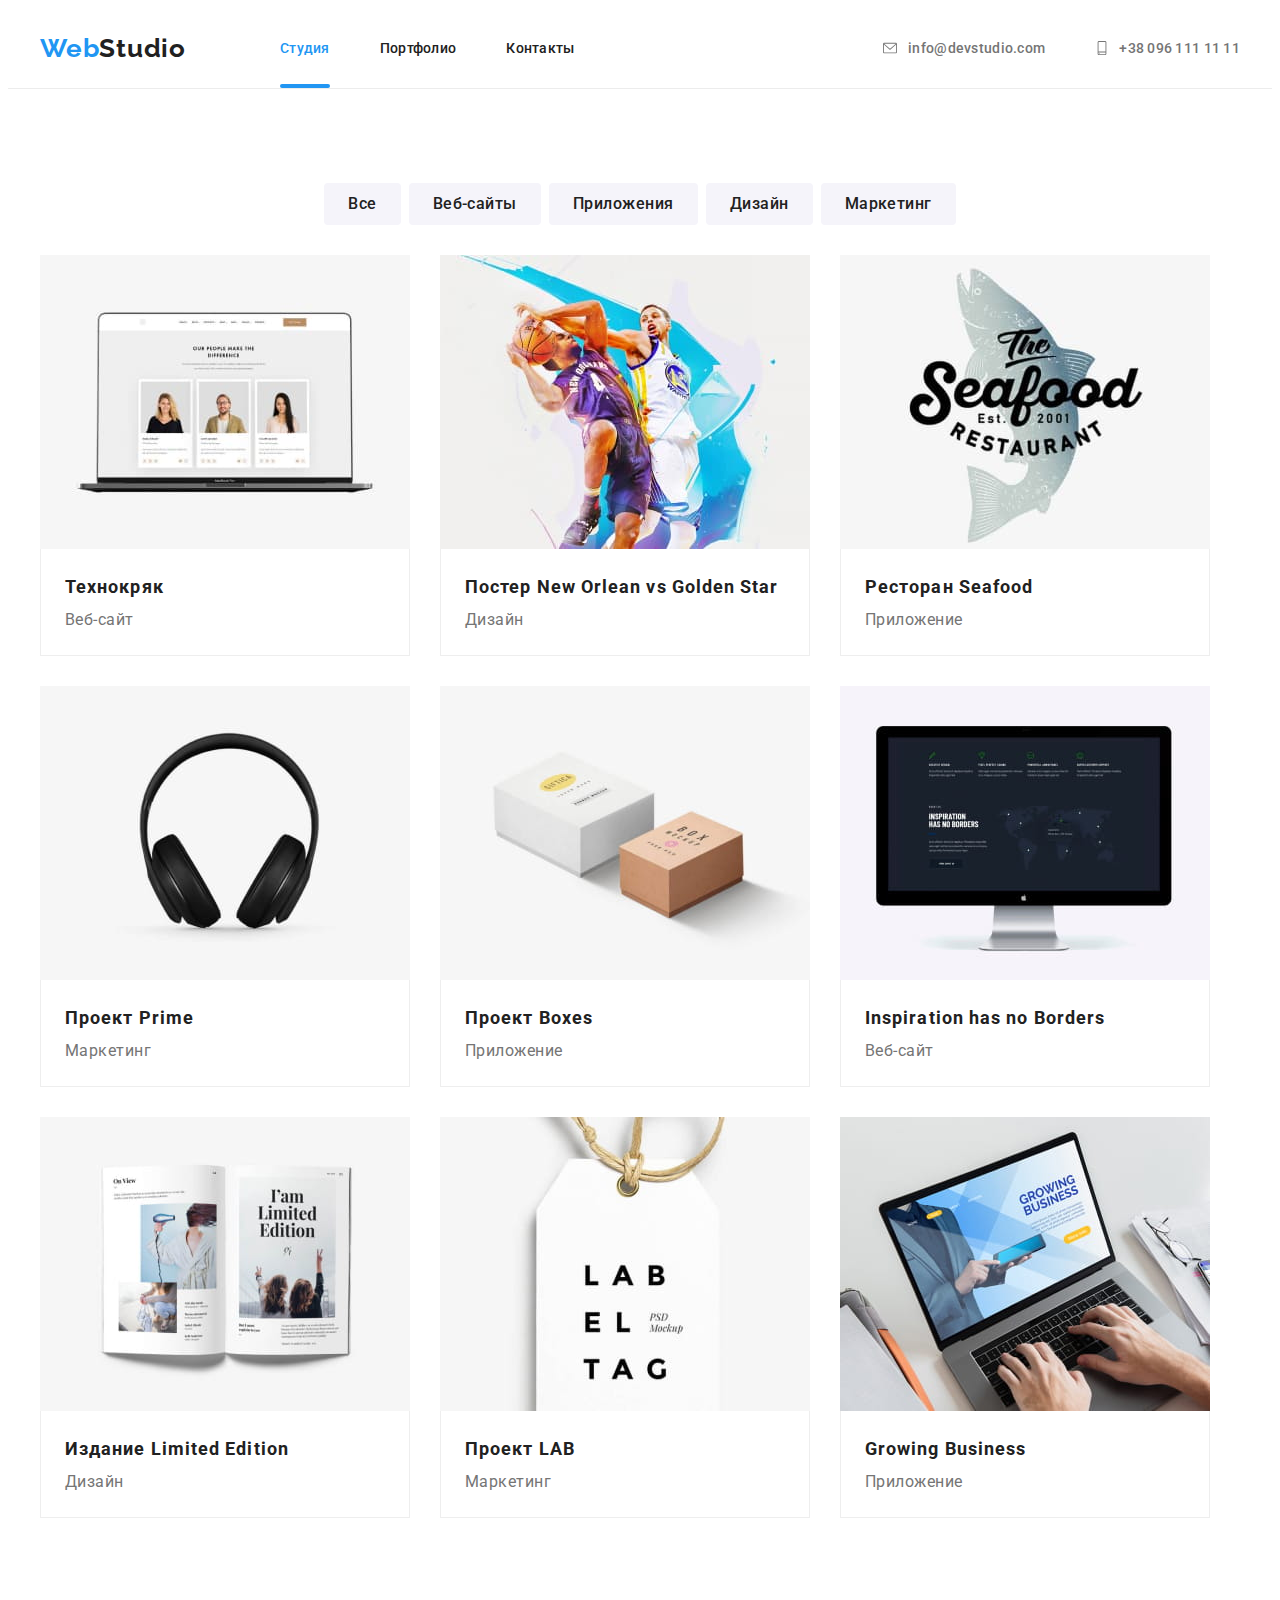
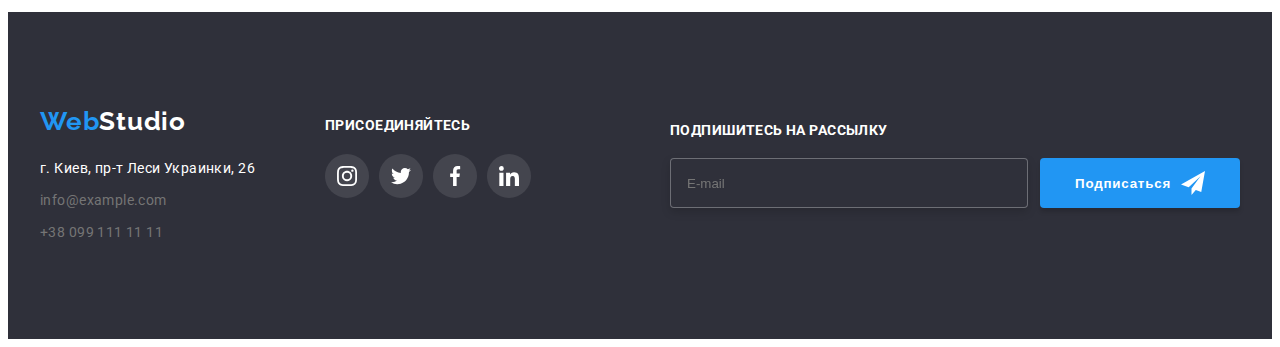
==== portfolio.html @ 0efe68dc "Initial commit" ====
<!DOCTYPE html>
<html lang="ru">

<head>
    <meta charset="UTF-8">
    <meta http-equiv="X-UA-Compatible" content="IE=edge">
    <meta name="viewport" content="width=device-width, initial-scale=1.0">
    <title>WebStudio</title>
    <link rel="preconnect" href="https://fonts.gstatic.com">
    <link
        href="https://fonts.googleapis.com/css2?family=Raleway:wght@700&family=Roboto:wght@400;500;700;900&display=swap"
        rel="stylesheet">
    <link rel="stylesheet" href="https://cdnjs.cloudflare.com/ajax/libs/modern-normalize/1.1.0/modern-normalize.min.css"
        integrity="sha512-wpPYUAdjBVSE4KJnH1VR1HeZfpl1ub8YT/NKx4PuQ5NmX2tKuGu6U/JRp5y+Y8XG2tV+wKQpNHVUX03MfMFn9Q=="
        crossorigin="anonymous" referrerpolicy="no-referrer" />
    <link rel="stylesheet" href="./css/main.min.css">
</head>

<body>
    <!-- header part -->
    <header class="header">
        <div class="header__container container-menu">
            <nav class="nav">
                <a class="logo link" href="./index.html"><span class="logo-style">Web</span>Studio</a>
                <ul class="menu list">
                    <li class="menu__item">
                        <a class="menu__link current link" href="./index.html">Студия</a>
                    </li>
                    <li class="menu__item">
                        <a class="menu__link link" href="./portfolio.html">Портфолио</a>
                    </li>
                    <li class="menu__item">
                        <a class="menu__link link" href="">Контакты</a>
                    </li>
                </ul>
            </nav>
            <button type="button" class="burger-btn" data-menu-open>
                <svg class="burget-btn__icon" width="40" height="40">
                    <use href="./images/icons.svg#burger-icon"></use>
                </svg>
            </button>
            <ul class="contacts list">
                <li class="contacts__item list">
                    <a class="contacts__link link contacts-email-item" href="mailto:info@devstudio.com">
                        <svg class="svg-logo" width="16" height="14">
                            <use href="./images/sprite.svg#icon-envelope"></use>
                        </svg>
                        info@devstudio.com</a>
                </li>
                <li class="contacts__item list">
                    <a class="contacts__link link" href="tel:+380961111111">
                        <svg class="svg-logo" width="14" height="16">
                            <use href="./images/sprite.svg#icon-smartphone"></use>
                        </svg>
                        +38 096 111 11 11</a>
                </li>
            </ul>
        </div>
        <div class="mobile-menu" data-menu>
            <div class="header__container mobile-menu__container">
                <button type="button" class="closemobile-btn mobile-menu__close-btn" data-menu-close>
                    <svg class="close-btn__icon">
                        <use href="./images/sprite.svg#icon-close-blank"></use>
                    </svg>
                </button>
                <ul class="nav-list list">
                    <li class="nav-list__item">
                        <a href="./index.html" class="nav-list__link link current">Студия</a>
                    </li>
                    <li class="nav-list__item">
                        <a href="./portfolio.html" class="nav-list__link link">Портфолио</a>
                    </li>
                    <li class="nav-list__item">
                        <a href="#" class="nav-list__link link">Контакты</a>
                    </li>
                </ul>
                <ul class="nav-contacts list">
                    <li class="nav-contacts__item">
                        <a href="#" class="nav-contacts__link link">+38 096 111 11 11</a>
                    </li>
                    <li class="nav-contacts__item">
                        <a href="#" class="nav-contacts__link nav-contacts__link-second link">info@devstudio.com</a>
                    </li>
                </ul>
                <ul class="nav-social list">
                    <li class="nav-social__item">
                        <a href="#" class="nav-social__link link">Instagram</a>
                    </li>
                    <li class="nav-social__item">
                        <a href="#" class="nav-social__link link">Twitter</a>
                    </li>
                    <li class="nav-social__item">
                        <a href="#" class="nav-social__link link">Facebook</a>
                    </li>
                    <li class="nav-social__item">
                        <a href="#" class="nav-social__link link">LinkedIn</a>
                    </li>
                </ul>
            </div>
    
        </div>
    </header>

    <main>
        <!-- main part -->
        <section class="main-section section">
            <div class="main-modal header__container">
                <h2 hidden>Портфолио</h2>
                <!-- buttons -->
                <ul class="filter__list list">
                    <li class="filter__item">
                        <button class="filter__btn" type="button">Все</button>
                    </li>
                    <li class="filter__item">
                        <button class="filter__btn" type="button">Веб-сайты</button>
                    </li>
                    <li class="filter__item">
                        <button class="filter__btn" type="button">Приложения</button>
                    </li>
                    <li class="filter__item">
                        <button class="filter__btn" type="button">Дизайн</button>
                    </li>
                    <li class="filter__item">
                        <button class="filter__btn" type="button">Маркетинг</button>
                    </li>
                </ul>
                <!-- projects -->
                <ul class="projects list">
                    <li class="projects__item">
                        <a class="projects__tool link" href="">
                            <div class="projects__img">
                                <picture>
                                    <source media="(min-width: 1200px)" srcset="./images/deckstop/portfolio/img.jpg 1x, ./images/deckstop/portfolio/img@2x.jpg 2x">
                                    <source media="(min-width: 1200px)" srcset="./images/deckstop/portfolio/img.webp 1x, ./images/deckstop/portfolio/img@2x.webp 2x">
                                    <source media="(min-width: 768px)" srcset="./images/tablet/portfolio/img.jpg 1x, ./images/tablet/portfolio/img@2x.jpg 2x">
                                    <source media="(min-width: 768px)" srcset="./images/tablet/portfolio/img.webp 1x, ./images/tablet/portfolio/img@2x.webp 2x">
                                    <source media="(min-width: 480px)" srcset="./images/mobile/portfolio/img.jpg 1x, ./images/mobile/portfolio/img@2x.jpg 2x">
                                    <source media="(min-width: 480px)" srcset="./images/mobile/portfolio/img.webp 1x, ./images/mobile/portfolio/img@2x.webp 2x">
                                    <img src="#" alt="технокряк">
                                </picture>
                                <p class="projects__overlay">Технокряк это современная площадка распространения коронавируса. Компании используют эту платформу для цифрового
                                шпионажа и атак на защищённые сервера конкурентов.</p>
                            </div>
                            <div class="projects__box">
                                <h3 class="projects__title">Технокряк</h3>
                                <p class="projects__description">Веб-сайт</p>
                            </div>
                        </a>
                    </li>
                    <li class="projects__item">
                        <a  class="projects__tool link" href="">
                            <div class="projects__img">
                                <picture>
                                    <source media="(min-width: 1200px)"
                                        srcset="./images/deckstop/portfolio/img-1.jpg 1x, ./images/deckstop/portfolio/img-1@2x.jpg 2x">
                                    <source media="(min-width: 1200px)"
                                        srcset="./images/deckstop/portfolio/img-1.webp 1x, ./images/deckstop/portfolio/img-1@2x.webp 2x">
                                    <source media="(min-width: 768px)"
                                        srcset="./images/tablet/portfolio/img-1.jpg 1x, ./images/tablet/portfolio/img-1@2x.jpg 2x">
                                    <source media="(min-width: 768px)"
                                        srcset="./images/tablet/portfolio/img-1.webp 1x, ./images/tablet/portfolio/img-1@2x.webp 2x">
                                    <source media="(min-width: 480px)"
                                        srcset="./images/mobile/portfolio/img-1.jpg 1x, ./images/mobile/portfolio/img-1@2x.jpg 2x">
                                    <source media="(min-width: 480px)"
                                        srcset="./images/mobile/portfolio/img-1.webp 1x, ./images/mobile/portfolio/img-1@2x.webp 2x">
                                    <img src="#" alt="Постер New Orlean vs Golden Star">
                                </picture>
                                <p class="projects__overlay">Технокряк это современная площадка распространения коронавируса. Компании используют эту платформу
                                    для цифрового
                                    шпионажа и атак на защищённые сервера конкурентов.</p>
                            </div>
                            <div class="projects__box">
                                <h3 class="projects__title">Постер New Orlean vs Golden Star</h3>
                                <p class="projects__description">Дизайн</p>
                            </div>
                        </a>
                    </li>
                    <li class="projects__item">
                        <a class="projects__tool link" href="">
                            <div class="projects__img">
                                <picture>
                                    <source media="(min-width: 1200px)"
                                        srcset="./images/deckstop/portfolio/img-2.jpg 1x, ./images/deckstop/portfolio/img-2@2x.jpg 2x">
                                    <source media="(min-width: 1200px)"
                                        srcset="./images/deckstop/portfolio/img-2.webp 1x, ./images/deckstop/portfolio/img-2@2x.webp 2x">
                                    <source media="(min-width: 768px)"
                                        srcset="./images/tablet/portfolio/img-2.jpg 1x, ./images/tablet/portfolio/img-2@2x.jpg 2x">
                                    <source media="(min-width: 768px)"
                                        srcset="./images/tablet/portfolio/img-2.webp 1x, ./images/tablet/portfolio/img-2@2x.webp 2x">
                                    <source media="(min-width: 480px)"
                                        srcset="./images/mobile/portfolio/img-2.jpg 1x, ./images/mobile/portfolio/img-2@2x.jpg 2x">
                                    <source media="(min-width: 480px)"
                                        srcset="./images/mobile/portfolio/img-2.webp 1x, ./images/mobile/portfolio/img-2@2x.webp 2x">
                                    <img src="#" alt="Ресторан Seafood">
                                </picture>
                                <p class="projects__overlay">Технокряк это современная площадка распространения коронавируса. Компании используют эту платформу
                                    для цифрового
                                    шпионажа и атак на защищённые сервера конкурентов.</p>
                            </div>
                            <div class="projects__box">
                                <h3 class="projects__title">Ресторан Seafood</h3>
                                <p class="projects__description">Приложение</p>
                            </div>
                        </a>
                    </li>
                    <li class="projects__item">
                        <a class="projects__tool link" href="">
                            <div class="projects__img">
                                <picture>
                                    <source media="(min-width: 1200px)"
                                        srcset="./images/deckstop/portfolio/img-3.jpg 1x, ./images/deckstop/portfolio/img-3@2x.jpg 2x">
                                    <source media="(min-width: 1200px)"
                                        srcset="./images/deckstop/portfolio/img-3.webp 1x, ./images/deckstop/portfolio/img-3@2x.webp 2x">
                                    <source media="(min-width: 768px)"
                                        srcset="./images/tablet/portfolio/img-3.jpg 1x, ./images/tablet/portfolio/img-3@2x.jpg 2x">
                                    <source media="(min-width: 768px)"
                                        srcset="./images/tablet/portfolio/img-3.webp 1x, ./images/tablet/portfolio/img-3@2x.webp 2x">
                                    <source media="(min-width: 480px)"
                                        srcset="./images/mobile/portfolio/img-3.jpg 1x, ./images/mobile/portfolio/img-3@2x.jpg 2x">
                                    <source media="(min-width: 480px)"
                                        srcset="./images/mobile/portfolio/img-3.webp 1x, ./images/mobile/portfolio/img-3@2x.webp 2x">
                                    <img src="#" alt="Проект Prime">
                                </picture>
                                <p class="projects__overlay">Технокряк это современная площадка распространения коронавируса. Компании используют эту платформу
                                        для цифрового
                                        шпионажа и атак на защищённые сервера конкурентов.</p>
                            </div>
                            <div class="projects__box">
                                <h3 class="projects__title">Проект Prime</h3>
                                <p class="projects__description">Маркетинг</p>
                            </div>
                        </a>
                    </li>
                    <li class="projects__item">
                        <a class="projects__tool link" href="">
                            <div class="projects__img">
                                <picture>
                                    <source media="(min-width: 1200px)"
                                        srcset="./images/deckstop/portfolio/img-4.jpg 1x, ./images/deckstop/portfolio/img-4@2x.jpg 2x">
                                    <source media="(min-width: 1200px)"
                                        srcset="./images/deckstop/portfolio/img-4.webp 1x, ./images/deckstop/portfolio/img-4@2x.webp 2x">
                                    <source media="(min-width: 768px)"
                                        srcset="./images/tablet/portfolio/img-4.jpg 1x, ./images/tablet/portfolio/img-4@2x.jpg 2x">
                                    <source media="(min-width: 768px)"
                                        srcset="./images/tablet/portfolio/img-4.webp 1x, ./images/tablet/portfolio/img-4@2x.webp 2x">
                                    <source media="(min-width: 480px)"
                                        srcset="./images/mobile/portfolio/img-4.jpg 1x, ./images/mobile/portfolio/img-4@2x.jpg 2x">
                                    <source media="(min-width: 480px)"
                                        srcset="./images/mobile/portfolio/img-4.webp 1x, ./images/mobile/portfolio/img-4@2x.webp 2x">
                                    <img src="#" alt="Проект Boxes">
                                </picture>
                                <p class="projects__overlay">Технокряк это современная площадка распространения коронавируса. Компании используют эту платформу
                                        для цифрового
                                        шпионажа и атак на защищённые сервера конкурентов.</p>
                            </div>
                            <div class="projects__box">
                                <h3 class="projects__title">Проект Boxes</h3>
                                <p class="projects__description">Приложение</p>
                            </div>
                        </a>
                    </li>
                    <li class="projects__item">
                        <a class="projects__tool link" href="">
                            <div class="projects__img">
                                <picture>
                                    <source media="(min-width: 1200px)"
                                        srcset="./images/deckstop/portfolio/img-5.jpg 1x, ./images/deckstop/portfolio/img-5@2x.jpg 2x">
                                    <source media="(min-width: 1200px)"
                                        srcset="./images/deckstop/portfolio/img-5.webp 1x, ./images/deckstop/portfolio/img-5@2x.webp 2x">
                                    <source media="(min-width: 768px)"
                                        srcset="./images/tablet/portfolio/img-5.jpg 1x, ./images/tablet/portfolio/img-5@2x.jpg 2x">
                                    <source media="(min-width: 768px)"
                                        srcset="./images/tablet/portfolio/img-5.webp 1x, ./images/tablet/portfolio/img-5@2x.webp 2x">
                                    <source media="(min-width: 480px)"
                                        srcset="./images/mobile/portfolio/img-5.jpg 1x, ./images/mobile/portfolio/img-5@2x.jpg 2x">
                                    <source media="(min-width: 480px)"
                                        srcset="./images/mobile/portfolio/img-5.webp 1x, ./images/mobile/portfolio/img-5@2x.webp 2x">
                                    <img src="#" alt="Inspiration has no Borders">
                                </picture>
                                <p class="projects__overlay">Технокряк это современная площадка распространения коронавируса. Компании используют эту платформу
                                            для цифрового
                                        шпионажа и атак на защищённые сервера конкурентов.</p>
                            </div>
                            <div class="projects__box">
                                <h3 class="projects__title">Inspiration has no Borders</h3>
                                <p class="projects__description">Веб-сайт</p>
                            </div>
                        </a>
                    </li>
                    <li class="projects__item">
                        <a class="projects__tool link" href="">
                            <div class="projects__img">
                                <picture>
                                    <source media="(min-width: 1200px)"
                                        srcset="./images/deckstop/portfolio/img-6.jpg 1x, ./images/deckstop/portfolio/img-6@2x.jpg 2x">
                                    <source media="(min-width: 1200px)"
                                        srcset="./images/deckstop/portfolio/img-6.webp 1x, ./images/deckstop/portfolio/img-6@2x.webp 2x">
                                    <source media="(min-width: 768px)"
                                        srcset="./images/tablet/portfolio/img-6.jpg 1x, ./images/tablet/portfolio/img-6@2x.jpg 2x">
                                    <source media="(min-width: 768px)"
                                        srcset="./images/tablet/portfolio/img-6.webp 1x, ./images/tablet/portfolio/img-6@2x.webp 2x">
                                    <source media="(min-width: 480px)"
                                        srcset="./images/mobile/portfolio/img-6.jpg 1x, ./images/mobile/portfolio/img-6@2x.jpg 2x">
                                    <source media="(min-width: 480px)"
                                        srcset="./images/mobile/portfolio/img-6.webp 1x, ./images/mobile/portfolio/img-6@2x.webp 2x">
                                    <img src="#" alt="Издание Limited Edition">
                                </picture>
                                <p class="projects__overlay">Технокряк это современная площадка распространения коронавируса. Компании используют эту платформу
                                    для цифрового
                                    шпионажа и атак на защищённые сервера конкурентов.</p>
                            </div>
                            <div class="projects__box">
                                <h3 class="projects__title">Издание Limited Edition</h3>
                                <p class="projects__description">Дизайн</p>
                            </div>
                        </a>
                    </li>
                    <li class="projects__item">
                        <a class="projects__tool link" href="">
                            <div class="projects__img">
                                <picture>
                                    <source media="(min-width: 1200px)"
                                        srcset="./images/deckstop/portfolio/img-7.jpg 1x, ./images/deckstop/portfolio/img-7@2x.jpg 2x">
                                    <source media="(min-width: 1200px)"
                                        srcset="./images/deckstop/portfolio/img-7.webp 1x, ./images/deckstop/portfolio/img-7@2x.webp 2x">
                                    <source media="(min-width: 768px)"
                                        srcset="./images/tablet/portfolio/img-7.jpg 1x, ./images/tablet/portfolio/img-7@2x.jpg 2x">
                                    <source media="(min-width: 768px)"
                                        srcset="./images/tablet/portfolio/img-7.webp 1x, ./images/tablet/portfolio/img-7@2x.webp 2x">
                                    <source media="(min-width: 480px)"
                                        srcset="./images/mobile/portfolio/img-7.jpg 1x, ./images/mobile/portfolio/img-7@2x.jpg 2x">
                                    <source media="(min-width: 480px)"
                                        srcset="./images/mobile/portfolio/img-7.webp 1x, ./images/mobile/portfolio/img-7@2x.webp 2x">
                                    <img src="#" alt="Проект LAB">
                                </picture>
                                <p class="projects__overlay">Технокряк это современная площадка распространения коронавируса. Компании используют эту платформу
                                        для цифрового
                                        шпионажа и атак на защищённые сервера конкурентов.</p>
                            </div>
                            <div class="projects__box">
                                <h3 class="projects__title">Проект LAB</h3>
                                <p class="projects__description">Маркетинг</p>
                            </div>
                        </a>
                    </li>
                    <li class="projects__item">
                        <a class="projects__tool link" href="">
                            <div class="projects__img">
                                <picture>
                                    <source media="(min-width: 1200px)"
                                        srcset="./images/deckstop/portfolio/img-8.jpg 1x, ./images/deckstop/portfolio/img-8@2x.jpg 2x">
                                    <source media="(min-width: 1200px)"
                                        srcset="./images/deckstop/portfolio/img-8.webp 1x, ./images/deckstop/portfolio/img-8@2x.webp 2x">
                                    <source media="(min-width: 768px)"
                                        srcset="./images/tablet/portfolio/img-8.jpg 1x, ./images/tablet/portfolio/img-8@2x.jpg 2x">
                                    <source media="(min-width: 768px)"
                                        srcset="./images/tablet/portfolio/img-8.webp 1x, ./images/tablet/portfolio/img-8@2x.webp 2x">
                                    <source media="(min-width: 480px)"
                                        srcset="./images/mobile/portfolio/img-8.jpg 1x, ./images/mobile/portfolio/img-8@2x.jpg 2x">
                                    <source media="(min-width: 480px)"
                                        srcset="./images/mobile/portfolio/img-8.webp 1x, ./images/mobile/portfolio/img-8@2x.webp 2x">
                                <img src="#" alt="Growing Business">
                                </picture>
                                <p class="projects__overlay">Технокряк это современная площадка распространения коронавируса. Компании используют эту платформу
                                    для цифрового
                                    шпионажа и атак на защищённые сервера конкурентов.</p>
                            </div>
                            <div class="projects__box">
                                <h3 class="projects__title">Growing Business</h3>
                                <p class="projects__description">Приложение</p>
                            </div>
                        </a>
                    </li>
                </ul>
            </div>
        </section>
    </main>

    <!-- footer part -->
    <footer class="footer">
        <div class="header__container footer-main">
            <div class="footer__position">
                <div class="footer-main-left">
                    <a class="logo-footer link" href="./index.html"><span class="logo-style">Web</span>Studio</a>
                    <address class="address-main">
                        <ul class="address-list list">
                            <li class="address-list-items">
                                <a class="address-list-link link" href="https://goo.gl/maps/B2FMyrD68VtrkMTw5"
                                    target="_blank" rel="noopener noreferrer">г. Киев, пр-т Леси Украинки, 26</a>
                            </li>
                            <li class="address-list-items">
                                <a class="address-list-link-second link" href="mailto:info@example.com">info@example.com</a>
                            </li>
                            <li class="address-list-items">
                                <a class="address-list-link-second link" href="tel:+380991111111">+38 099 111 11 11</a>
                            </li>
                        </ul>
                    </address>
                </div>
                <div class="footer-main-right">
                    <p class="footer-subscribe">присоединяйтесь</p>
                    <ul class="list socialfooter-list">
                        <li class="socialfooter-list-item">
                            <a class="socialfooter-list-link" href="">
                                <svg class="socialfooter-list-icon">
                                    <use href="./images/sprite.svg#icon-instagram"></use>
                                </svg>
                            </a>
                        </li>
                        <li class="socialfooter-list-item">
                            <a class="socialfooter-list-link" href="">
                                <svg class="socialfooter-list-icon">
                                    <use href="./images/sprite.svg#icon-twitter"></use>
                                </svg>
                            </a>
                        </li>
                        <li class="socialfooter-list-item">
                            <a class="socialfooter-list-link" href="">
                                <svg class="socialfooter-list-icon">
                                    <use href="./images/sprite.svg#icon-facebook"></use>
                                </svg>
                            </a>
                        </li>
                        <li class="socialfooter-list-item">
                            <a class="socialfooter-list-link" href="">
                                <svg class="socialfooter-list-icon">
                                    <use href="./images/sprite.svg#icon-linkedin"></use>
                                </svg>
                            </a>
                        </li>
                    </ul>
                </div>
            </div>
            <form class="footer-form">
                <p class="footer-form-title">Подпишитесь на рассылку</p>
                <div class="footer-form-holder">
                    <input type="email" class="footer-form-input" name="footer-email" placeholder="E-mail">
                    <button type="submit" class="footer-form-btn">Подписаться
                        <svg class="footer-form-icon">
                            <use href="./images/icons.svg#icon-icon-send"></use>
                        </svg>
                    </button>
                </div>
            </form>
    
        </div>
    </footer>

    <script src="./js/menu.js"></script>
</body>

</html>
---- css/main.min.css ----
h1,h2,h3,h4,h5,h6,p{margin-top:0;margin-bottom:0}ul,ol{margin-top:0;margin-bottom:0;padding-left:0}img{display:block}.list{list-style:none}.link{text-decoration:none}body{font-family:'Roboto', sans-serif}.section{padding-top:60px;padding-bottom:60px}@media screen and (min-width: 1200px){.section{padding-top:94px;padding-bottom:94px}}.section-second{padding-bottom:60px}@media screen and (min-width: 1200px){.section-second{padding-bottom:94px}}.title{font-weight:700;font-size:36px;line-height:1.17;text-align:center;letter-spacing:0.03em;color:var(--maincolorblack);margin-bottom:50px}.header__container{padding-left:15px;padding-right:15px}@media screen and (min-width: 480px){.header__container{margin:0 auto;max-width:480px}}@media screen and (min-width: 768px){.header__container{max-width:768px}}@media screen and (min-width: 1200px){.header__container{max-width:1200px}}.modal-btn{font-family:inherit;display:block;margin:0 auto;padding:10px 32px;font-weight:700;font-size:16px;line-height:1.875;letter-spacing:0.06em;color:var(--maincolorwhite);background:var(--maincoloreff);box-shadow:0px 4px 4px rgba(0,0,0,0.15);border-radius:4px;cursor:pointer;transition:box-shadow 250ms var(--trainsition-timing-function)}.footer-form{margin-left:auto}@media screen and (min-width: 1200px){.footer-main{margin:0 auto;display:flex;justify-content:space-between;align-items:center}}.footer-form-title{font-weight:bold;font-size:14px;line-height:16px;letter-spacing:0.03em;text-transform:uppercase;color:var(--maincolorwhite);margin-bottom:20px}.footer-form-input{width:100%;height:50px;border:1px solid rgba(255,255,255,0.3);box-sizing:border-box;filter:drop-shadow(0px 4px 4px rgba(0,0,0,0.15));border-radius:4px;background-color:var(--maincolorherofooter);padding-left:16px;color:var(--maincolorwhite);margin-bottom:20px}@media screen and (min-width: 768px){.footer-form-input{width:450px;margin:0 auto;margin-bottom:20px}}@media screen and (min-width: 1200px){.footer-form-input{width:358px;margin-right:12px}}.footer-form-btn{display:flex;width:200px;height:50px;background:var(--maincoloreff);box-shadow:0px 4px 4px rgba(0,0,0,0.15);border-radius:4px;border:transparent;align-items:center;text-align:center;justify-content:center;letter-spacing:0.06em;font-weight:bold;color:var(--maincolorwhite);cursor:pointer;margin:0 auto}.footer-form-icon{width:24px;height:24px;margin-left:10px;fill:var(--maincolorwhite)}@media screen and (min-width: 1200px){.footer-form-holder{display:flex;justify-content:space-between}}.modal-form{display:flex;flex-direction:column}.modal-form-head{font-weight:700;font-size:20px;line-height:1.5;text-align:center;letter-spacing:0.03em;color:var(--maincolorblack);margin-bottom:12px}@media screen and (min-width: 1200px){.modal-form-head{font-size:20px;line-height:1.15}}.modal-form-input{width:100%;height:40px;border:1px solid rgba(33,33,33,0.2);border-radius:4px;padding-left:42px;transition:border-color 250ms var(--trainsition-timing-function)}.modal-form-input:focus{outline:none;border-color:var(--maincoloreff)}.modal-form-input:focus:focus+.modal-form-icon{fill:var(--maincoloreff)}.modal-form-input-wrapper{position:relative;display:block;margin-top:4px}.modal-form-field{font-weight:400;font-size:12px;line-height:14px;letter-spacing:0.01em;color:var(--maincolorsilver);margin-bottom:10px}.modal-form-icon{position:absolute;display:block;top:50%;left:12px;transform:translateY(-50%);width:18px;height:18px;fill:var(--maincolorblack);transition:fill 250ms var(--trainsition-timing-function)}.modal-form-message{width:100%;height:120px;margin-top:4px;border:1px solid rgba(33,33,33,0.2);border-radius:4px;padding:12px 16px;resize:none}.modal-form-message:focus{outline:none;border-color:var(--maincoloreff);transition:border-color 250ms var(--trainsition-timing-function)}.modal-form-message:focus::placeholder{color:rgba(117,117,117,0.5);font-weight:400;font-size:14px;line-height:1.14}.modal-form-checkbox:checked+.modal-form-checkbox-label::before{background-image:url(./images/iconcheck.svg);background-color:var(--maincoloreff);background-position:center;background-repeat:no-repeat;background-origin:padding-box;border:none}.modal-form-checkbox:checked+.modal-form-checkbox-label::before:focus+.modal-form-checkbox:checked+.modal-form-checkbox-label::before::before{border-color:var(--maincoloreff)}.modal-form-checkbox:checked+.modal-form-checkbox-label::before:focus+.modal-form-checkbox:checked+.modal-form-checkbox-label::before::before::before{display:block;content:'';width:16px;height:15px;border:2px solid #303030;cursor:pointer;margin-right:8px}.modal-form-checkbox-label{display:flex;font-weight:normal;font-size:14px;line-height:1.166;letter-spacing:0.03em;color:#757575;align-items:center;margin-bottom:30px}@media screen and (min-width: 1200px){.modal-form-checkbox-label{font-size:14px;line-height:1.714}}.modal-form-label-link{color:var(--maincoloreff);text-decoration:underline;margin-left:8px}.modal-form-btn{width:200px;height:50px;margin-left:auto;margin-right:auto;font-weight:bold;font-size:16px;line-height:30px;color:var(--maincolorwhite);letter-spacing:0.06em;border:transparent;background:var(--maincoloreff);box-shadow:0px 4px 4px rgba(0,0,0,0.15);border-radius:4px;cursor:pointer}.modal-form-btn:hover,.modal-form-btn:focus{background:#188ce8;transition:background 250ms var(--trainsition-timing-function)}.social__list{display:flex;justify-content:center}.social__item:not(:last-child){margin-right:10px}.social__icon{width:20px;height:20px}.social__link{display:flex;align-items:center;justify-content:center;width:44px;height:44px;border-radius:50%;background-color:transparent;fill:var(--clientsbordercolor);transition:background-color 250ms var(--trainsition-timing-function),fill 250ms var(--trainsition-timing-function)}.social__link:hover,.social__link:focus{background-color:var(--maincoloreff);fill:var(--maincolorwhite)}.socialfooter-list{display:flex}.socialfooter-list-item:not(:last-child){margin-right:10px}.socialfooter-list-icon{width:20px;height:20px;fill:var(--maincolorwhite);cursor:pointer}.socialfooter-list-link{display:flex;align-items:center;justify-content:center;width:44px;height:44px;border-radius:50%;background-color:var(--socialfootercolor);transition:background-color 250ms var(--trainsition-timing-function),fill 250ms var(--trainsition-timing-function)}.socialfooter-list-link:hover,.socialfooter-list-link:focus{background-color:var(--maincoloreff)}.advantages__tool{display:flex;justify-content:center;align-items:center;background-color:var(--maincolorbtteam);border-radius:4px;max-width:450px;height:120px;margin-bottom:30px}.advantages__title{font-weight:700;line-height:1.14;text-transform:uppercase;margin-bottom:10px;text-align:center;color:var(--maincolorblack)}.advantages__description{line-height:1.71;color:var(--maincolorsilver)}@media screen and (min-width: 480px) and (max-width: 767px){.advantages__items:not(:last-child){margin-bottom:30px}}@media screen and (min-width: 768px){.advantages__list{display:flex;flex-wrap:wrap;margin-top:-30px;margin-left:-30px}.advantages__items{margin-top:30px;margin-left:30px;width:354px;height:251px}.advantages__tool{width:354px;height:120px}.advantages__title{text-align:unset}}@media screen and (min-width: 1200px){.advantages__list{flex-wrap:nowrap}.advantages__items{width:270px;height:251px}.advantages__tool{width:270px;height:120px}}.backdrop{position:fixed;top:0;left:0;width:100vw;height:100vh;background-color:rgba(0,0,0,0.2);opacity:1;visibility:visible;pointer-events:auto;transition:opacity 250ms var(--trainsition-timing-function),visibility 250ms var(--trainsition-timing-function)}.modal{position:absolute;left:50%;top:50%;width:100%;height:100%;max-width:450px;max-height:609px;background-color:var(--maincolorwhite);transform:translate(-50%, -50%);padding:40px}@media screen and (mix-width: 1200px){.modal{max-width:528px;max-height:581px}}.is-hidden{opacity:0;visibility:hidden;pointer-events:none}.close-btn-icon{width:11px;fill:var(--maincolorblack)}.close-btn{position:absolute;width:30px;height:30px;top:8px;right:8px;border-radius:50%;border:1px solid rgba(0,0,0,0.1);background-color:transparent;cursor:pointer;padding:0}.close-btn:hover .close-btn-icon,.close-btn:focus .close-btn-icon{fill:var(--maincoloreff)}.clients-container{text-align:center}.clients-menu{display:flex;margin-top:-30px;margin-left:-30px;flex-wrap:wrap;justify-content:center}.clients-list{margin-top:30px;margin-left:30px}.clients-list{border-radius:4px;fill:var(--clientsbordercolor);cursor:pointer;flex-basis:calc((100% - 60px) / 2)}@media screen and (min-width: 768px){.clients-list{flex-basis:calc((100% - 90px) / 3)}}@media screen and (min-width: 1200px){.clients-menu{flex-wrap:nowrap;justify-content:space-between}}.client-link{display:flex;max-width:210px;height:92px;justify-content:center;align-items:center;border:1px solid var(--clientsbordercolor);border-radius:4px;fill:var(--clientsbordercolor);transition:border-color 250ms var(--trainsition-timing-function),fill 250ms var(--trainsition-timing-function)}.client-link:hover .icon-color,.client-link:focus .icon-color{border-color:var(--maincoloreff);fill:var(--maincoloreff);transition:fill 250ms var(--trainsition-timing-function)}.client-link:hover .icon-color:hover,.client-link:hover .icon-color:focus,.client-link:focus .icon-color:hover,.client-link:focus .icon-color:focus{border-color:var(--maincoloreff)}@media screen and (min-width: 768px){.client-link{max-width:226px}}.footer{background:var(--maincolorherofooter);padding:60px 0}.logo-footer{display:flex;justify-content:center;margin-right:0;margin-bottom:20px;font-family:'Raleway', sans-serif;font-weight:700;font-size:26px;line-height:1.19;letter-spacing:0.03em;color:var(--maincolorwhite)}.address-main{margin:0 auto;text-align:center}.footer-main-right{max-width:206px;height:80px;margin:0 auto;margin-bottom:60px}.footer-form-title{text-align:center}.footer-subscribe{font-weight:700;font-size:14px;line-height:1.14;letter-spacing:0.03em;text-transform:uppercase;color:var(--maincolorwhite);margin-bottom:20px;text-align:center}@media screen and (min-width: 768px){.footer__position{display:flex;justify-content:space-around;align-items:baseline}.footer-main-right{margin:0;width:206px}}@media screen and (min-width: 1200px){.footer{padding:94px 0}.logo-footer{display:block}.address-main{text-align:left}.footer-main-left{margin-right:70px}.footer-subscribe{text-align:left}.footer-form-title{text-align:left}.address-list{margin-bottom:0px}}.address-list-link{font-weight:400;font-size:14px;line-height:1.71;letter-spacing:0.03em;color:var(--maincolorwhite);font-style:normal}.address-list-link:hover,.address-list-link:focus{color:var(--maincoloreff)}.address-list-link-second{font-weight:400;font-size:14px;line-height:1.71;letter-spacing:0.03em;color:var(--maincolorsilver);font-style:normal}.address-list-link-second:hover,.address-list-link-second:focus{color:var(--maincoloreff)}@media screen and (min-width: 480px) and (max-width: 1199px){.address-list{margin-bottom:60px}}.address-list-items:not(:last-child){margin-bottom:8px}.menu{display:none}.contacts{display:none}.logo{margin-right:94px;font-family:'Raleway', sans-serif;font-weight:700;font-size:26px;line-height:1.192;letter-spacing:0.03em;color:var(--maincolorblack)}.logo-style{color:var(--maincoloreff)}.header{border-bottom:1px solid var(--borderheadercolor);padding-top:16px;padding-bottom:16px}.burger-btn{background-color:transparent;border:none;padding:0;line-height:0}.burger-btn__icon{width:40px;height:40px}.container-menu{display:flex;justify-content:space-between;align-items:center}.mobile-menu{position:fixed;left:0;top:0;width:100%;height:100%;z-index:100;background-color:var(--maincolorwhite);transition:opacity 250ms var(--trainsition-timing-function);opacity:0;visibility:hidden;pointer-events:none}.mobile-menu.is-open{opacity:1;visibility:visible;pointer-events:auto}.mobile-menu__container{position:relative;padding-top:48px;padding-left:40px;width:100%;height:100%}.closemobile-btn{background-color:transparent;border:none;padding:0;line-height:0}.close-btn__icon{width:20px;height:20px}.mobile-menu__close-btn{position:absolute;top:10px;right:15px}.nav-list{margin-bottom:302px}.nav-list__item:not(last-chield){margin-bottom:32px}.nav-list__link{font-style:normal;font-weight:500;font-size:40px;line-height:1.117;text-align:center;letter-spacing:0.02em;color:var(--maincolorblack)}.nav-list__link:hover,.nav-list__link:focus{color:var(--maincoloreff)}.nav-contacts__link:hover,.nav-contacts__link:focus{color:var(--maincoloreff)}.nav-social__link{color:var(--maincoloreff)}.current{color:var(--maincoloreff)}.nav-contacts__link{font-style:normal;font-weight:500;font-size:34px;line-height:1.176;letter-spacing:0.02em;color:var(--maincoloreff)}.nav-contacts__link-second{font-style:normal;font-weight:500;font-size:24px;line-height:1.166;letter-spacing:0.02em;color:var(--maincolorsilver)}.nav-social__link{font-style:normal;font-weight:500;font-size:18px;line-height:1.222;letter-spacing:0.02em;color:var(--maincoloreff)}.nav-social{display:flex;justify-content:space-between}.nav-contacts{margin-bottom:64px}.nav-contacts__item{margin-bottom:32px}.mobile-menu__close-btn:hover .close-btn__icon,.mobile-menu__close-btn:focus .close-btn__icon{fill:var(--maincoloreff)}.burger-btn:hover .burget-btn__icon,.burger-btn:hover .burget-btn__icon{fill:var(--maincoloreff)}@media screen and (min-width: 768px){.burger-btn{display:none}.contacts{display:flex;flex-direction:column;align-items:flex-start;margin-left:84px}.menu__link{font-weight:500;font-size:14px;line-height:1.143;letter-spacing:0.02em;color:var(--maincolorblack);padding-top:32px;padding-bottom:32px;position:relative;transition:color 250ms var(--trainsition-timing-function)}.menu__link:hover,.menu__link:focus{color:var(--maincoloreff)}.menu__link.current{color:var(--maincoloreff)}.menu__item:not(:last-child){margin-right:50px}.current::after{display:block;position:absolute;content:'';width:100%;height:4px;background:var(--maincoloreff);border-radius:2px;left:0;bottom:0}.contacts__link{display:flex;align-items:center;font-weight:500;font-size:12px;line-height:1.166;letter-spacing:0.02em;color:var(--maincolorsilver);padding-top:4px;padding-bottom:3px;transition:color 250ms var(--trainsition-timing-function)}.contacts__link:hover,.contacts__link:focus{color:var(--maincoloreff)}.contacts__item:not(:last-child){margin-right:50px}.contacts__item{display:flex;align-items:center;color:var(--maincolorsilver)}.svg-logo{fill:currentColor;margin-right:10px;transition:fill 250ms var(--trainsition-timing-function)}.contacts__link:hover .svg-logo,.contacts__link:focus .svg-logo{fill:var(--maincoloreff)}.logo{margin-right:88px;font-family:'Raleway', sans-serif;font-weight:700;font-size:26px;line-height:1.192;letter-spacing:0.03em;color:var(--maincolorblack)}.logo-style{color:var(--maincoloreff)}.header{border-bottom:1px solid var(--borderheadercolor)}.nav{display:flex;align-items:center}.menu{display:flex;align-items:center}}@media screen and (min-width: 1200px){.logo{margin-right:94px}.contacts{display:flex;flex-direction:row}.contacts__link{font-size:14px;line-height:1.143;padding-top:16px;padding-bottom:16px}}.hero-title{font-weight:900;font-size:26px;line-height:1.615;text-align:center;letter-spacing:0.06em;text-transform:uppercase;color:var(--maincolorwhite);margin-bottom:30px}@media screen and (min-width: 1200px){.hero-title{font-weight:900;font-size:44px;line-height:1.363;max-width:1200px}}.hero{background-color:var(--maincolorherofooter);max-width:100%;padding-top:118px;padding-bottom:118px;text-align:center;background-image:linear-gradient(rgba(47,48,58,0.4), rgba(47,48,58,0.4)),url("../images/mobile/bg-main.jpg");background-size:cover;background-position:center}@media screen and (min-device-pixel-ratio: 2) and (min-width: 480px), screen and (min-resolution: 192dpi) and (min-width: 480px), screen and (min-resolution: 2dppx) and (min-width: 480px){.hero{background-image:linear-gradient(rgba(47,48,58,0.4), rgba(47,48,58,0.4)),url("../images/mobile/bg-main@2x.jpg")}}@media screen and (min-width: 768px){.hero{background-image:linear-gradient(rgba(47,48,58,0.4), rgba(47,48,58,0.4)),url("../images/tablet/bg-main.jpg")}}@media screen and (min-device-pixel-ratio: 2) and (min-width: 768px), screen and (min-resolution: 192dpi) and (min-width: 768px), screen and (min-resolution: 2dppx) and (min-width: 768px){.hero{background-image:linear-gradient(rgba(47,48,58,0.4), rgba(47,48,58,0.4)),url("../images/tablet/bg-main@2x.jpg")}}@media screen and (min-width: 1200px){.hero{padding-top:200px;padding-bottom:200px;background-image:linear-gradient(rgba(47,48,58,0.4), rgba(47,48,58,0.4)),url("../images/deckstop/bg-main.jpg")}}@media screen and (min-device-pixel-ratio: 2) and (min-width: 1200px), screen and (min-resolution: 192dpi) and (min-width: 1200px), screen and (min-resolution: 2dppx) and (min-width: 1200px){.hero{background-image:linear-gradient(rgba(47,48,58,0.4), rgba(47,48,58,0.4)),url("../images/deckstop/bg-main@2x.jpg")}}.filter__list{display:flex;flex-wrap:wrap;justify-content:left;margin-bottom:25px}@media screen and (min-width: 768px){.filter__list{justify-content:center;margin-bottom:15px}.projects{display:flex;flex-wrap:wrap;margin-top:-30px;margin-left:-30px}.projects__item{max-width:354px;flex-basis:calc((100% - 30px) / 2);margin-top:30px;margin-left:30px;margin-bottom:0}.projects__item:nth-child(-n+2){height:440px}}@media screen and (min-width: 1200px){.projects__item{max-width:370px}.projects__item:nth-child(-n+2){height:unset}}.filter__item:not(:last-of-type){margin-right:8px;margin-bottom:15px}.filter__btn{font-family:inherit;font-weight:500;font-size:16px;line-height:1.625;letter-spacing:0.03em;color:var(--maincolorblack);background-color:var(--maincolorbtteam);border-radius:4px;border-color:transparent;cursor:pointer;padding:6px 22px;transition:background-color 250ms var(--trainsition-timing-function),color 250ms var(--trainsition-timing-function)}.filter__btn:hover,.filter__btn:focus{color:var(--maincolorwhite);background:var(--maincoloreff);box-shadow:0px 3px 1px rgba(0,0,0,0.1),0px 1px 2px rgba(0,0,0,0.08),0px 2px 2px rgba(0,0,0,0.12);transition:box-shadow 250ms var(--trainsition-timing-function)}.projects__title{font-weight:700;font-size:18px;line-height:2;letter-spacing:0.06em;color:var(--maincolorblack)}.projects__description{font-weight:400;font-size:16px;line-height:1.875;letter-spacing:0.03em;color:var(--maincolorsilver)}.projects{display:flex;flex-wrap:wrap;margin-top:-30px;margin-left:-30px}.projects__item{flex-wrap:wrap;margin-top:30px;margin-left:30px;cursor:pointer}.projects__box{padding-left:24px;padding-right:24px;padding-top:20px;padding-bottom:20px;border:1px solid var(--borderportfoliocolor);border-top:none}.projects__tool{display:block;position:relative;transition:box-shadow 250ms var(--trainsition-timing-function)}.projects__tool:hover,.projects__tool:focus{box-shadow:var(--box-shadow)}.projects__tool:hover:hover .projects__overlay,.projects__tool:hover:focus .projects__overlay,.projects__tool:focus:hover .projects__overlay,.projects__tool:focus:focus .projects__overlay{transform:translateY(0%)}.projects__overlay{position:absolute;top:0;left:0;width:100%;height:100%;background:rgba(33,150,243,0.9);padding:63px 24px;color:var(--maincolorwhite);font-weight:normal;font-size:18px;line-height:1.56;letter-spacing:0.03em;color:var(--maincolorwhite);overflow:auto;transform:translateY(100%);transition:transform 250ms var(--trainsition-timing-function)}.projects__img{position:relative;overflow:hidden}.team{background:var(--maincolorbtteam)}.team__list{display:flex;flex-wrap:wrap;margin-left:-30px;margin-top:-30px}.team__items{flex-basis:calc((100% - 120px) / 4);margin-left:30px;margin-top:30px;background:var(--maincolorwhite);box-shadow:0px 1px 3px rgba(0,0,0,0.12),0px 1px 1px rgba(0,0,0,0.14),0px 2px 1px rgba(0,0,0,0.2);border-radius:0px 0px 4px 4px}.team__title{font-weight:500;font-size:16px;line-height:1.19;text-align:center;letter-spacing:0.03em;color:var(--maincolorblack);margin-bottom:10px}.team__description{font-weight:400;font-size:16px;line-height:1.19;text-align:center;letter-spacing:0.03em;color:var(--maincolorsilver);margin-bottom:16px}.team__box{padding-top:30px;padding-bottom:30px;padding-left:32px;padding-right:32px}.activities{display:none}@media screen and (min-width: 1200px){.activities{display:block}}.activities__list{display:flex;flex-wrap:wrap;margin-left:-30px;margin-top:-30px}.activities__items{position:relative;flex-basis:calc((100% - 90px) / 3);margin-left:30px;margin-top:30px}.activities_tool{position:absolute;width:370px;height:70px;background:rgba(47,48,58,0.8);left:0;bottom:0;text-align:center;display:flex;justify-content:center;align-items:center}.activities_description{font-weight:700;font-size:14px;line-height:1.14;text-align:center;letter-spacing:0.03em;text-transform:uppercase;color:var(--maincolorwhite)}:root{--maincoloreff: #2196f3;--maincolorblack: #212121;--maincolorsilver: #757575;--maincolorwhite: #ffffff;--maincolorbtteam: #f5f4fa;--maincolorherofooter: #2f303a;--borderheadercolor: #ececec;--borderportfoliocolor: #eeeeee;--clientsbordercolor: #afb1b8;--socialfootercolor: rgba(255, 255, 255, 0.1);--box-shadow: 0px 1px 1px rgba(0, 0, 0, 0.12), 0px 4px 4px rgba(0, 0, 0, 0.06),
    1px 4px 6px rgba(0, 0, 0, 0.16);--trainsition-timing-function: cubic-bezier(0.4, 0, 0.2, 1)}.visually-hidden{position:absolute !important;clip:rect(1px 1px 1px 1px);clip:rect(1px, 1px, 1px, 1px);padding:0 !important;border:0 !important;height:1px !important;width:1px !important;overflow:hidden}
/*# sourceMappingURL=main.min.css.map */
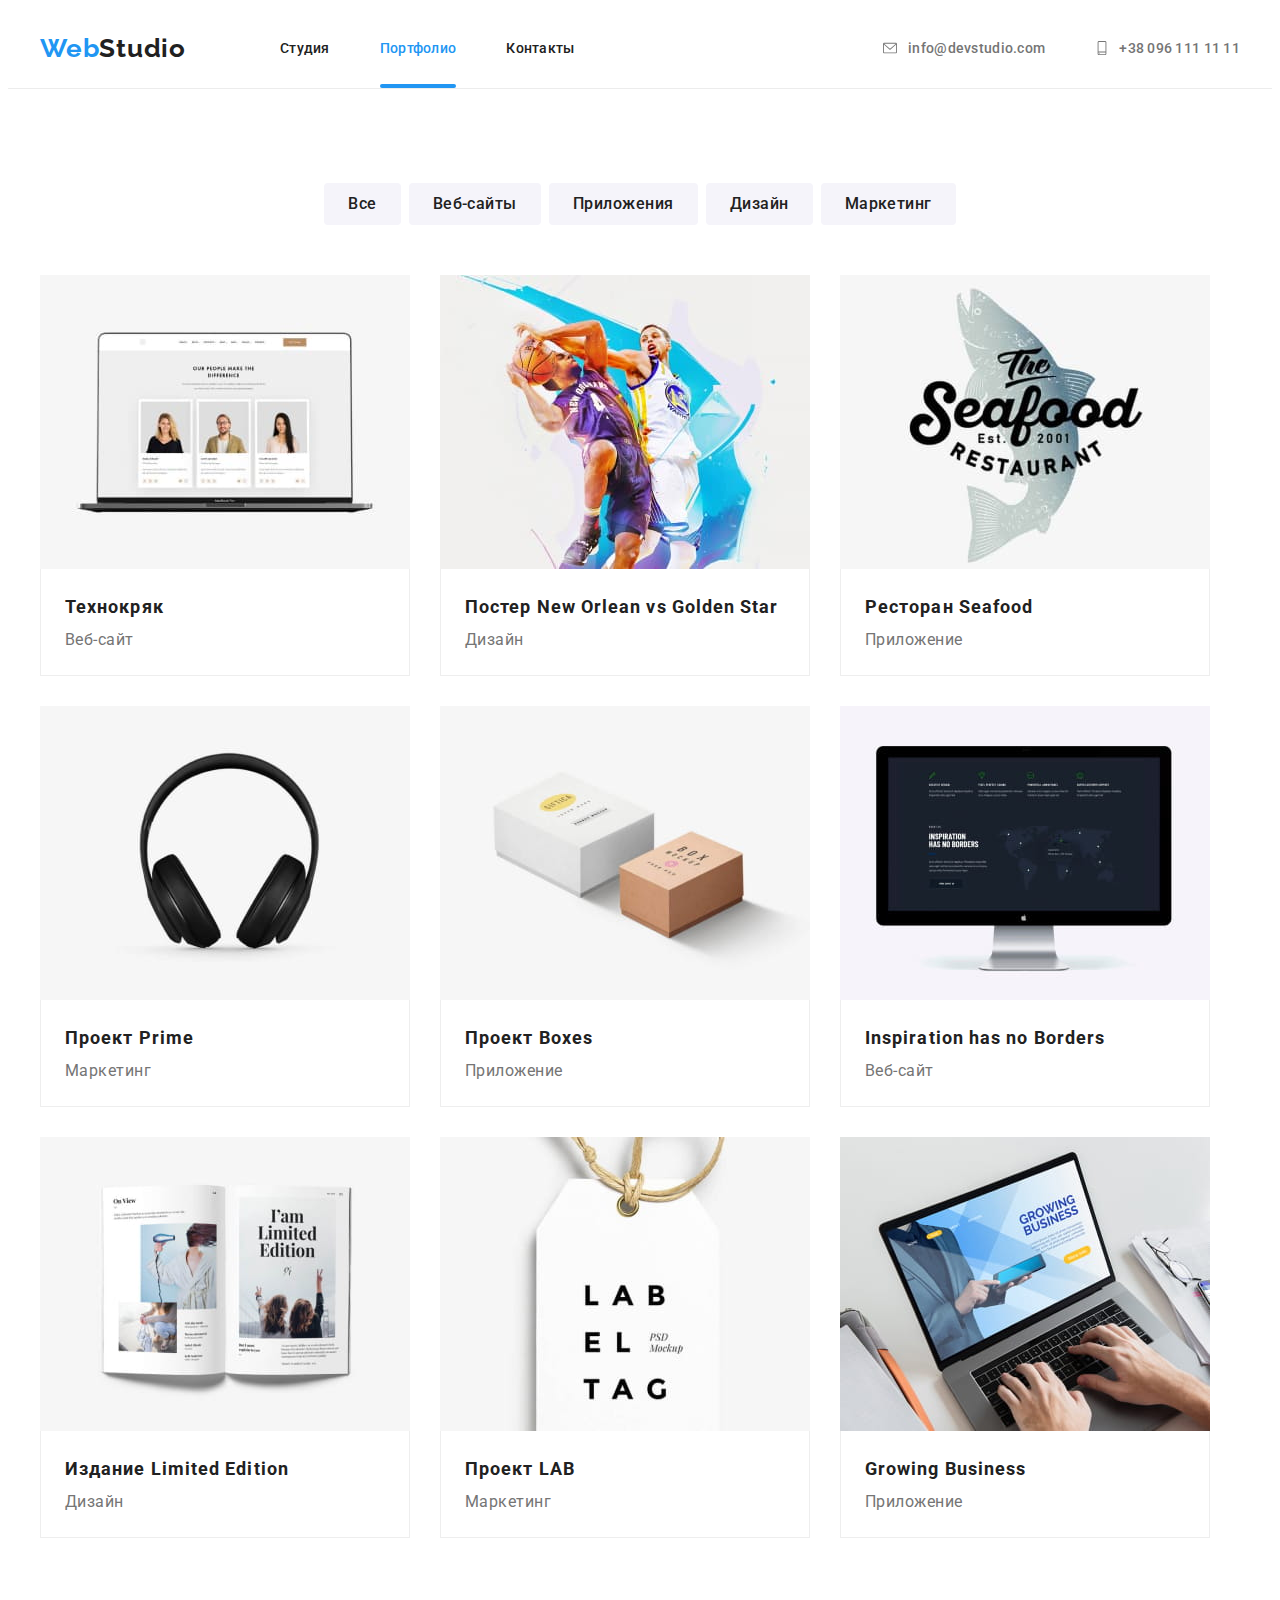
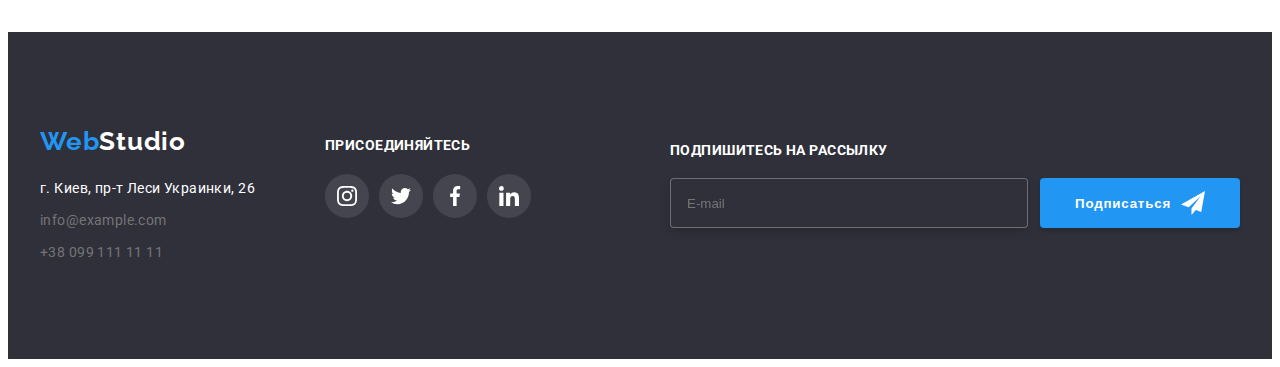
==== commit d2b75935: "1" ====
--- a/portfolio.html
+++ b/portfolio.html
@@ -24,10 +24,10 @@
                 <a class="logo link" href="./index.html"><span class="logo-style">Web</span>Studio</a>
                 <ul class="menu list">
                     <li class="menu__item">
-                        <a class="menu__link current link" href="./index.html">Студия</a>
+                        <a class="menu__link  link" href="./index.html">Студия</a>
                     </li>
                     <li class="menu__item">
-                        <a class="menu__link link" href="./portfolio.html">Портфолио</a>
+                        <a class="menu__link current link" href="./portfolio.html">Портфолио</a>
                     </li>
                     <li class="menu__item">
                         <a class="menu__link link" href="">Контакты</a>
@@ -65,10 +65,10 @@
                 </button>
                 <ul class="nav-list list">
                     <li class="nav-list__item">
-                        <a href="./index.html" class="nav-list__link link current">Студия</a>
+                        <a href="./index.html" class="nav-list__link link ">Студия</a>
                     </li>
                     <li class="nav-list__item">
-                        <a href="./portfolio.html" class="nav-list__link link">Портфолио</a>
+                        <a href="./portfolio.html" class="nav-list__link link current">Портфолио</a>
                     </li>
                     <li class="nav-list__item">
                         <a href="#" class="nav-list__link link">Контакты</a>
--- a/css/main.min.css
+++ b/css/main.min.css
@@ -1,3 +1,3 @@
-h1,h2,h3,h4,h5,h6,p{margin-top:0;margin-bottom:0}ul,ol{margin-top:0;margin-bottom:0;padding-left:0}img{display:block}.list{list-style:none}.link{text-decoration:none}body{font-family:'Roboto', sans-serif}.section{padding-top:60px;padding-bottom:60px}@media screen and (min-width: 1200px){.section{padding-top:94px;padding-bottom:94px}}.section-second{padding-bottom:60px}@media screen and (min-width: 1200px){.section-second{padding-bottom:94px}}.title{font-weight:700;font-size:36px;line-height:1.17;text-align:center;letter-spacing:0.03em;color:var(--maincolorblack);margin-bottom:50px}.header__container{padding-left:15px;padding-right:15px}@media screen and (min-width: 480px){.header__container{margin:0 auto;max-width:480px}}@media screen and (min-width: 768px){.header__container{max-width:768px}}@media screen and (min-width: 1200px){.header__container{max-width:1200px}}.modal-btn{font-family:inherit;display:block;margin:0 auto;padding:10px 32px;font-weight:700;font-size:16px;line-height:1.875;letter-spacing:0.06em;color:var(--maincolorwhite);background:var(--maincoloreff);box-shadow:0px 4px 4px rgba(0,0,0,0.15);border-radius:4px;cursor:pointer;transition:box-shadow 250ms var(--trainsition-timing-function)}.footer-form{margin-left:auto}@media screen and (min-width: 1200px){.footer-main{margin:0 auto;display:flex;justify-content:space-between;align-items:center}}.footer-form-title{font-weight:bold;font-size:14px;line-height:16px;letter-spacing:0.03em;text-transform:uppercase;color:var(--maincolorwhite);margin-bottom:20px}.footer-form-input{width:100%;height:50px;border:1px solid rgba(255,255,255,0.3);box-sizing:border-box;filter:drop-shadow(0px 4px 4px rgba(0,0,0,0.15));border-radius:4px;background-color:var(--maincolorherofooter);padding-left:16px;color:var(--maincolorwhite);margin-bottom:20px}@media screen and (min-width: 768px){.footer-form-input{width:450px;margin:0 auto;margin-bottom:20px}}@media screen and (min-width: 1200px){.footer-form-input{width:358px;margin-right:12px}}.footer-form-btn{display:flex;width:200px;height:50px;background:var(--maincoloreff);box-shadow:0px 4px 4px rgba(0,0,0,0.15);border-radius:4px;border:transparent;align-items:center;text-align:center;justify-content:center;letter-spacing:0.06em;font-weight:bold;color:var(--maincolorwhite);cursor:pointer;margin:0 auto}.footer-form-icon{width:24px;height:24px;margin-left:10px;fill:var(--maincolorwhite)}@media screen and (min-width: 1200px){.footer-form-holder{display:flex;justify-content:space-between}}.modal-form{display:flex;flex-direction:column}.modal-form-head{font-weight:700;font-size:20px;line-height:1.5;text-align:center;letter-spacing:0.03em;color:var(--maincolorblack);margin-bottom:12px}@media screen and (min-width: 1200px){.modal-form-head{font-size:20px;line-height:1.15}}.modal-form-input{width:100%;height:40px;border:1px solid rgba(33,33,33,0.2);border-radius:4px;padding-left:42px;transition:border-color 250ms var(--trainsition-timing-function)}.modal-form-input:focus{outline:none;border-color:var(--maincoloreff)}.modal-form-input:focus:focus+.modal-form-icon{fill:var(--maincoloreff)}.modal-form-input-wrapper{position:relative;display:block;margin-top:4px}.modal-form-field{font-weight:400;font-size:12px;line-height:14px;letter-spacing:0.01em;color:var(--maincolorsilver);margin-bottom:10px}.modal-form-icon{position:absolute;display:block;top:50%;left:12px;transform:translateY(-50%);width:18px;height:18px;fill:var(--maincolorblack);transition:fill 250ms var(--trainsition-timing-function)}.modal-form-message{width:100%;height:120px;margin-top:4px;border:1px solid rgba(33,33,33,0.2);border-radius:4px;padding:12px 16px;resize:none}.modal-form-message:focus{outline:none;border-color:var(--maincoloreff);transition:border-color 250ms var(--trainsition-timing-function)}.modal-form-message:focus::placeholder{color:rgba(117,117,117,0.5);font-weight:400;font-size:14px;line-height:1.14}.modal-form-checkbox:checked+.modal-form-checkbox-label::before{background-image:url(./images/iconcheck.svg);background-color:var(--maincoloreff);background-position:center;background-repeat:no-repeat;background-origin:padding-box;border:none}.modal-form-checkbox:checked+.modal-form-checkbox-label::before:focus+.modal-form-checkbox:checked+.modal-form-checkbox-label::before::before{border-color:var(--maincoloreff)}.modal-form-checkbox:checked+.modal-form-checkbox-label::before:focus+.modal-form-checkbox:checked+.modal-form-checkbox-label::before::before::before{display:block;content:'';width:16px;height:15px;border:2px solid #303030;cursor:pointer;margin-right:8px}.modal-form-checkbox-label{display:flex;font-weight:normal;font-size:14px;line-height:1.166;letter-spacing:0.03em;color:#757575;align-items:center;margin-bottom:30px}@media screen and (min-width: 1200px){.modal-form-checkbox-label{font-size:14px;line-height:1.714}}.modal-form-label-link{color:var(--maincoloreff);text-decoration:underline;margin-left:8px}.modal-form-btn{width:200px;height:50px;margin-left:auto;margin-right:auto;font-weight:bold;font-size:16px;line-height:30px;color:var(--maincolorwhite);letter-spacing:0.06em;border:transparent;background:var(--maincoloreff);box-shadow:0px 4px 4px rgba(0,0,0,0.15);border-radius:4px;cursor:pointer}.modal-form-btn:hover,.modal-form-btn:focus{background:#188ce8;transition:background 250ms var(--trainsition-timing-function)}.social__list{display:flex;justify-content:center}.social__item:not(:last-child){margin-right:10px}.social__icon{width:20px;height:20px}.social__link{display:flex;align-items:center;justify-content:center;width:44px;height:44px;border-radius:50%;background-color:transparent;fill:var(--clientsbordercolor);transition:background-color 250ms var(--trainsition-timing-function),fill 250ms var(--trainsition-timing-function)}.social__link:hover,.social__link:focus{background-color:var(--maincoloreff);fill:var(--maincolorwhite)}.socialfooter-list{display:flex}.socialfooter-list-item:not(:last-child){margin-right:10px}.socialfooter-list-icon{width:20px;height:20px;fill:var(--maincolorwhite);cursor:pointer}.socialfooter-list-link{display:flex;align-items:center;justify-content:center;width:44px;height:44px;border-radius:50%;background-color:var(--socialfootercolor);transition:background-color 250ms var(--trainsition-timing-function),fill 250ms var(--trainsition-timing-function)}.socialfooter-list-link:hover,.socialfooter-list-link:focus{background-color:var(--maincoloreff)}.advantages__tool{display:flex;justify-content:center;align-items:center;background-color:var(--maincolorbtteam);border-radius:4px;max-width:450px;height:120px;margin-bottom:30px}.advantages__title{font-weight:700;line-height:1.14;text-transform:uppercase;margin-bottom:10px;text-align:center;color:var(--maincolorblack)}.advantages__description{line-height:1.71;color:var(--maincolorsilver)}@media screen and (min-width: 480px) and (max-width: 767px){.advantages__items:not(:last-child){margin-bottom:30px}}@media screen and (min-width: 768px){.advantages__list{display:flex;flex-wrap:wrap;margin-top:-30px;margin-left:-30px}.advantages__items{margin-top:30px;margin-left:30px;width:354px;height:251px}.advantages__tool{width:354px;height:120px}.advantages__title{text-align:unset}}@media screen and (min-width: 1200px){.advantages__list{flex-wrap:nowrap}.advantages__items{width:270px;height:251px}.advantages__tool{width:270px;height:120px}}.backdrop{position:fixed;top:0;left:0;width:100vw;height:100vh;background-color:rgba(0,0,0,0.2);opacity:1;visibility:visible;pointer-events:auto;transition:opacity 250ms var(--trainsition-timing-function),visibility 250ms var(--trainsition-timing-function)}.modal{position:absolute;left:50%;top:50%;width:100%;height:100%;max-width:450px;max-height:609px;background-color:var(--maincolorwhite);transform:translate(-50%, -50%);padding:40px}@media screen and (mix-width: 1200px){.modal{max-width:528px;max-height:581px}}.is-hidden{opacity:0;visibility:hidden;pointer-events:none}.close-btn-icon{width:11px;fill:var(--maincolorblack)}.close-btn{position:absolute;width:30px;height:30px;top:8px;right:8px;border-radius:50%;border:1px solid rgba(0,0,0,0.1);background-color:transparent;cursor:pointer;padding:0}.close-btn:hover .close-btn-icon,.close-btn:focus .close-btn-icon{fill:var(--maincoloreff)}.clients-container{text-align:center}.clients-menu{display:flex;margin-top:-30px;margin-left:-30px;flex-wrap:wrap;justify-content:center}.clients-list{margin-top:30px;margin-left:30px}.clients-list{border-radius:4px;fill:var(--clientsbordercolor);cursor:pointer;flex-basis:calc((100% - 60px) / 2)}@media screen and (min-width: 768px){.clients-list{flex-basis:calc((100% - 90px) / 3)}}@media screen and (min-width: 1200px){.clients-menu{flex-wrap:nowrap;justify-content:space-between}}.client-link{display:flex;max-width:210px;height:92px;justify-content:center;align-items:center;border:1px solid var(--clientsbordercolor);border-radius:4px;fill:var(--clientsbordercolor);transition:border-color 250ms var(--trainsition-timing-function),fill 250ms var(--trainsition-timing-function)}.client-link:hover .icon-color,.client-link:focus .icon-color{border-color:var(--maincoloreff);fill:var(--maincoloreff);transition:fill 250ms var(--trainsition-timing-function)}.client-link:hover .icon-color:hover,.client-link:hover .icon-color:focus,.client-link:focus .icon-color:hover,.client-link:focus .icon-color:focus{border-color:var(--maincoloreff)}@media screen and (min-width: 768px){.client-link{max-width:226px}}.footer{background:var(--maincolorherofooter);padding:60px 0}.logo-footer{display:flex;justify-content:center;margin-right:0;margin-bottom:20px;font-family:'Raleway', sans-serif;font-weight:700;font-size:26px;line-height:1.19;letter-spacing:0.03em;color:var(--maincolorwhite)}.address-main{margin:0 auto;text-align:center}.footer-main-right{max-width:206px;height:80px;margin:0 auto;margin-bottom:60px}.footer-form-title{text-align:center}.footer-subscribe{font-weight:700;font-size:14px;line-height:1.14;letter-spacing:0.03em;text-transform:uppercase;color:var(--maincolorwhite);margin-bottom:20px;text-align:center}@media screen and (min-width: 768px){.footer__position{display:flex;justify-content:space-around;align-items:baseline}.footer-main-right{margin:0;width:206px}}@media screen and (min-width: 1200px){.footer{padding:94px 0}.logo-footer{display:block}.address-main{text-align:left}.footer-main-left{margin-right:70px}.footer-subscribe{text-align:left}.footer-form-title{text-align:left}.address-list{margin-bottom:0px}}.address-list-link{font-weight:400;font-size:14px;line-height:1.71;letter-spacing:0.03em;color:var(--maincolorwhite);font-style:normal}.address-list-link:hover,.address-list-link:focus{color:var(--maincoloreff)}.address-list-link-second{font-weight:400;font-size:14px;line-height:1.71;letter-spacing:0.03em;color:var(--maincolorsilver);font-style:normal}.address-list-link-second:hover,.address-list-link-second:focus{color:var(--maincoloreff)}@media screen and (min-width: 480px) and (max-width: 1199px){.address-list{margin-bottom:60px}}.address-list-items:not(:last-child){margin-bottom:8px}.menu{display:none}.contacts{display:none}.logo{margin-right:94px;font-family:'Raleway', sans-serif;font-weight:700;font-size:26px;line-height:1.192;letter-spacing:0.03em;color:var(--maincolorblack)}.logo-style{color:var(--maincoloreff)}.header{border-bottom:1px solid var(--borderheadercolor);padding-top:16px;padding-bottom:16px}.burger-btn{background-color:transparent;border:none;padding:0;line-height:0}.burger-btn__icon{width:40px;height:40px}.container-menu{display:flex;justify-content:space-between;align-items:center}.mobile-menu{position:fixed;left:0;top:0;width:100%;height:100%;z-index:100;background-color:var(--maincolorwhite);transition:opacity 250ms var(--trainsition-timing-function);opacity:0;visibility:hidden;pointer-events:none}.mobile-menu.is-open{opacity:1;visibility:visible;pointer-events:auto}.mobile-menu__container{position:relative;padding-top:48px;padding-left:40px;width:100%;height:100%}.closemobile-btn{background-color:transparent;border:none;padding:0;line-height:0}.close-btn__icon{width:20px;height:20px}.mobile-menu__close-btn{position:absolute;top:10px;right:15px}.nav-list{margin-bottom:302px}.nav-list__item:not(last-chield){margin-bottom:32px}.nav-list__link{font-style:normal;font-weight:500;font-size:40px;line-height:1.117;text-align:center;letter-spacing:0.02em;color:var(--maincolorblack)}.nav-list__link:hover,.nav-list__link:focus{color:var(--maincoloreff)}.nav-contacts__link:hover,.nav-contacts__link:focus{color:var(--maincoloreff)}.nav-social__link{color:var(--maincoloreff)}.current{color:var(--maincoloreff)}.nav-contacts__link{font-style:normal;font-weight:500;font-size:34px;line-height:1.176;letter-spacing:0.02em;color:var(--maincoloreff)}.nav-contacts__link-second{font-style:normal;font-weight:500;font-size:24px;line-height:1.166;letter-spacing:0.02em;color:var(--maincolorsilver)}.nav-social__link{font-style:normal;font-weight:500;font-size:18px;line-height:1.222;letter-spacing:0.02em;color:var(--maincoloreff)}.nav-social{display:flex;justify-content:space-between}.nav-contacts{margin-bottom:64px}.nav-contacts__item{margin-bottom:32px}.mobile-menu__close-btn:hover .close-btn__icon,.mobile-menu__close-btn:focus .close-btn__icon{fill:var(--maincoloreff)}.burger-btn:hover .burget-btn__icon,.burger-btn:hover .burget-btn__icon{fill:var(--maincoloreff)}@media screen and (min-width: 768px){.burger-btn{display:none}.contacts{display:flex;flex-direction:column;align-items:flex-start;margin-left:84px}.menu__link{font-weight:500;font-size:14px;line-height:1.143;letter-spacing:0.02em;color:var(--maincolorblack);padding-top:32px;padding-bottom:32px;position:relative;transition:color 250ms var(--trainsition-timing-function)}.menu__link:hover,.menu__link:focus{color:var(--maincoloreff)}.menu__link.current{color:var(--maincoloreff)}.menu__item:not(:last-child){margin-right:50px}.current::after{display:block;position:absolute;content:'';width:100%;height:4px;background:var(--maincoloreff);border-radius:2px;left:0;bottom:0}.contacts__link{display:flex;align-items:center;font-weight:500;font-size:12px;line-height:1.166;letter-spacing:0.02em;color:var(--maincolorsilver);padding-top:4px;padding-bottom:3px;transition:color 250ms var(--trainsition-timing-function)}.contacts__link:hover,.contacts__link:focus{color:var(--maincoloreff)}.contacts__item:not(:last-child){margin-right:50px}.contacts__item{display:flex;align-items:center;color:var(--maincolorsilver)}.svg-logo{fill:currentColor;margin-right:10px;transition:fill 250ms var(--trainsition-timing-function)}.contacts__link:hover .svg-logo,.contacts__link:focus .svg-logo{fill:var(--maincoloreff)}.logo{margin-right:88px;font-family:'Raleway', sans-serif;font-weight:700;font-size:26px;line-height:1.192;letter-spacing:0.03em;color:var(--maincolorblack)}.logo-style{color:var(--maincoloreff)}.header{border-bottom:1px solid var(--borderheadercolor)}.nav{display:flex;align-items:center}.menu{display:flex;align-items:center}}@media screen and (min-width: 1200px){.logo{margin-right:94px}.contacts{display:flex;flex-direction:row}.contacts__link{font-size:14px;line-height:1.143;padding-top:16px;padding-bottom:16px}}.hero-title{font-weight:900;font-size:26px;line-height:1.615;text-align:center;letter-spacing:0.06em;text-transform:uppercase;color:var(--maincolorwhite);margin-bottom:30px}@media screen and (min-width: 1200px){.hero-title{font-weight:900;font-size:44px;line-height:1.363;max-width:1200px}}.hero{background-color:var(--maincolorherofooter);max-width:100%;padding-top:118px;padding-bottom:118px;text-align:center;background-image:linear-gradient(rgba(47,48,58,0.4), rgba(47,48,58,0.4)),url("../images/mobile/bg-main.jpg");background-size:cover;background-position:center}@media screen and (min-device-pixel-ratio: 2) and (min-width: 480px), screen and (min-resolution: 192dpi) and (min-width: 480px), screen and (min-resolution: 2dppx) and (min-width: 480px){.hero{background-image:linear-gradient(rgba(47,48,58,0.4), rgba(47,48,58,0.4)),url("../images/mobile/bg-main@2x.jpg")}}@media screen and (min-width: 768px){.hero{background-image:linear-gradient(rgba(47,48,58,0.4), rgba(47,48,58,0.4)),url("../images/tablet/bg-main.jpg")}}@media screen and (min-device-pixel-ratio: 2) and (min-width: 768px), screen and (min-resolution: 192dpi) and (min-width: 768px), screen and (min-resolution: 2dppx) and (min-width: 768px){.hero{background-image:linear-gradient(rgba(47,48,58,0.4), rgba(47,48,58,0.4)),url("../images/tablet/bg-main@2x.jpg")}}@media screen and (min-width: 1200px){.hero{padding-top:200px;padding-bottom:200px;background-image:linear-gradient(rgba(47,48,58,0.4), rgba(47,48,58,0.4)),url("../images/deckstop/bg-main.jpg")}}@media screen and (min-device-pixel-ratio: 2) and (min-width: 1200px), screen and (min-resolution: 192dpi) and (min-width: 1200px), screen and (min-resolution: 2dppx) and (min-width: 1200px){.hero{background-image:linear-gradient(rgba(47,48,58,0.4), rgba(47,48,58,0.4)),url("../images/deckstop/bg-main@2x.jpg")}}.filter__list{display:flex;flex-wrap:wrap;justify-content:left;margin-bottom:25px}@media screen and (min-width: 768px){.filter__list{justify-content:center;margin-bottom:15px}.projects{display:flex;flex-wrap:wrap;margin-top:-30px;margin-left:-30px}.projects__item{max-width:354px;flex-basis:calc((100% - 30px) / 2);margin-top:30px;margin-left:30px;margin-bottom:0}.projects__item:nth-child(-n+2){height:440px}}@media screen and (min-width: 1200px){.projects__item{max-width:370px}.projects__item:nth-child(-n+2){height:unset}}.filter__item:not(:last-of-type){margin-right:8px;margin-bottom:15px}.filter__btn{font-family:inherit;font-weight:500;font-size:16px;line-height:1.625;letter-spacing:0.03em;color:var(--maincolorblack);background-color:var(--maincolorbtteam);border-radius:4px;border-color:transparent;cursor:pointer;padding:6px 22px;transition:background-color 250ms var(--trainsition-timing-function),color 250ms var(--trainsition-timing-function)}.filter__btn:hover,.filter__btn:focus{color:var(--maincolorwhite);background:var(--maincoloreff);box-shadow:0px 3px 1px rgba(0,0,0,0.1),0px 1px 2px rgba(0,0,0,0.08),0px 2px 2px rgba(0,0,0,0.12);transition:box-shadow 250ms var(--trainsition-timing-function)}.projects__title{font-weight:700;font-size:18px;line-height:2;letter-spacing:0.06em;color:var(--maincolorblack)}.projects__description{font-weight:400;font-size:16px;line-height:1.875;letter-spacing:0.03em;color:var(--maincolorsilver)}.projects{display:flex;flex-wrap:wrap;margin-top:-30px;margin-left:-30px}.projects__item{flex-wrap:wrap;margin-top:30px;margin-left:30px;cursor:pointer}.projects__box{padding-left:24px;padding-right:24px;padding-top:20px;padding-bottom:20px;border:1px solid var(--borderportfoliocolor);border-top:none}.projects__tool{display:block;position:relative;transition:box-shadow 250ms var(--trainsition-timing-function)}.projects__tool:hover,.projects__tool:focus{box-shadow:var(--box-shadow)}.projects__tool:hover:hover .projects__overlay,.projects__tool:hover:focus .projects__overlay,.projects__tool:focus:hover .projects__overlay,.projects__tool:focus:focus .projects__overlay{transform:translateY(0%)}.projects__overlay{position:absolute;top:0;left:0;width:100%;height:100%;background:rgba(33,150,243,0.9);padding:63px 24px;color:var(--maincolorwhite);font-weight:normal;font-size:18px;line-height:1.56;letter-spacing:0.03em;color:var(--maincolorwhite);overflow:auto;transform:translateY(100%);transition:transform 250ms var(--trainsition-timing-function)}.projects__img{position:relative;overflow:hidden}.team{background:var(--maincolorbtteam)}.team__list{display:flex;flex-wrap:wrap;margin-left:-30px;margin-top:-30px}.team__items{flex-basis:calc((100% - 120px) / 4);margin-left:30px;margin-top:30px;background:var(--maincolorwhite);box-shadow:0px 1px 3px rgba(0,0,0,0.12),0px 1px 1px rgba(0,0,0,0.14),0px 2px 1px rgba(0,0,0,0.2);border-radius:0px 0px 4px 4px}.team__title{font-weight:500;font-size:16px;line-height:1.19;text-align:center;letter-spacing:0.03em;color:var(--maincolorblack);margin-bottom:10px}.team__description{font-weight:400;font-size:16px;line-height:1.19;text-align:center;letter-spacing:0.03em;color:var(--maincolorsilver);margin-bottom:16px}.team__box{padding-top:30px;padding-bottom:30px;padding-left:32px;padding-right:32px}.activities{display:none}@media screen and (min-width: 1200px){.activities{display:block}}.activities__list{display:flex;flex-wrap:wrap;margin-left:-30px;margin-top:-30px}.activities__items{position:relative;flex-basis:calc((100% - 90px) / 3);margin-left:30px;margin-top:30px}.activities_tool{position:absolute;width:370px;height:70px;background:rgba(47,48,58,0.8);left:0;bottom:0;text-align:center;display:flex;justify-content:center;align-items:center}.activities_description{font-weight:700;font-size:14px;line-height:1.14;text-align:center;letter-spacing:0.03em;text-transform:uppercase;color:var(--maincolorwhite)}:root{--maincoloreff: #2196f3;--maincolorblack: #212121;--maincolorsilver: #757575;--maincolorwhite: #ffffff;--maincolorbtteam: #f5f4fa;--maincolorherofooter: #2f303a;--borderheadercolor: #ececec;--borderportfoliocolor: #eeeeee;--clientsbordercolor: #afb1b8;--socialfootercolor: rgba(255, 255, 255, 0.1);--box-shadow: 0px 1px 1px rgba(0, 0, 0, 0.12), 0px 4px 4px rgba(0, 0, 0, 0.06),
+h1,h2,h3,h4,h5,h6,p{margin-top:0;margin-bottom:0}ul,ol{margin-top:0;margin-bottom:0;padding-left:0}img{display:block}.list{list-style:none}.link{text-decoration:none}body{font-family:'Roboto', sans-serif}.section{padding-top:60px;padding-bottom:60px}@media screen and (min-width: 1200px){.section{padding-top:94px;padding-bottom:94px}}.section-second{padding-bottom:60px}@media screen and (min-width: 1200px){.section-second{padding-bottom:94px}}.title{font-weight:700;font-size:36px;line-height:1.17;text-align:center;letter-spacing:0.03em;color:var(--maincolorblack);margin-bottom:50px}.header__container{padding-left:15px;padding-right:15px}@media screen and (min-width: 480px){.header__container{margin:0 auto;max-width:480px}}@media screen and (min-width: 768px){.header__container{max-width:768px}}@media screen and (min-width: 1200px){.header__container{max-width:1200px}}.modal-btn{font-family:inherit;display:block;margin:0 auto;padding:10px 32px;font-weight:700;font-size:16px;line-height:1.875;letter-spacing:0.06em;color:var(--maincolorwhite);background:var(--maincoloreff);box-shadow:0px 4px 4px rgba(0,0,0,0.15);border-radius:4px;cursor:pointer;transition:box-shadow 250ms var(--trainsition-timing-function)}.footer-form{margin-left:auto}@media screen and (min-width: 1200px){.footer-main{margin:0 auto;display:flex;justify-content:space-between;align-items:center}}.footer-form-title{font-weight:bold;font-size:14px;line-height:16px;letter-spacing:0.03em;text-transform:uppercase;color:var(--maincolorwhite);margin-bottom:20px}.footer-form-input{width:100%;height:50px;border:1px solid rgba(255,255,255,0.3);box-sizing:border-box;filter:drop-shadow(0px 4px 4px rgba(0,0,0,0.15));border-radius:4px;background-color:var(--maincolorherofooter);padding-left:16px;color:var(--maincolorwhite);margin-bottom:20px}@media screen and (min-width: 768px){.footer-form-input{display:block;width:450px;margin:0 auto;margin-bottom:20px}}@media screen and (min-width: 1200px){.footer-form-input{width:358px;margin-right:12px}}.footer-form-btn{display:flex;width:200px;height:50px;background:var(--maincoloreff);box-shadow:0px 4px 4px rgba(0,0,0,0.15);border-radius:4px;border:transparent;align-items:center;text-align:center;justify-content:center;letter-spacing:0.06em;font-weight:bold;color:var(--maincolorwhite);cursor:pointer;margin:0 auto}.footer-form-icon{width:24px;height:24px;margin-left:10px;fill:var(--maincolorwhite)}@media screen and (min-width: 1200px){.footer-form-holder{display:flex;justify-content:space-between}}.modal-form{display:flex;flex-direction:column}.modal-form-head{font-weight:700;font-size:20px;line-height:1.5;text-align:center;letter-spacing:0.03em;color:var(--maincolorblack);margin-bottom:12px}@media screen and (min-width: 1200px){.modal-form-head{font-size:20px;line-height:1.15}}.modal-form-input{width:100%;height:40px;border:1px solid rgba(33,33,33,0.2);border-radius:4px;padding-left:42px;transition:border-color 250ms var(--trainsition-timing-function)}.modal-form-input:focus{outline:none;border-color:var(--maincoloreff)}.modal-form-input:focus:focus+.modal-form-icon{fill:var(--maincoloreff)}.modal-form-input-wrapper{position:relative;display:block;margin-top:4px}.modal-form-field{font-weight:400;font-size:12px;line-height:14px;letter-spacing:0.01em;color:var(--maincolorsilver);margin-bottom:10px}.modal-form-icon{position:absolute;display:block;top:50%;left:12px;transform:translateY(-50%);width:18px;height:18px;fill:var(--maincolorblack);transition:fill 250ms var(--trainsition-timing-function)}.modal-form-message{width:100%;height:120px;margin-top:4px;border:1px solid rgba(33,33,33,0.2);border-radius:4px;padding:12px 16px;resize:none}.modal-form-message:focus{outline:none;border-color:var(--maincoloreff);transition:border-color 250ms var(--trainsition-timing-function)}.modal-form-message:focus::placeholder{color:rgba(117,117,117,0.5);font-weight:400;font-size:14px;line-height:1.14}.modal-form-checkbox:checked+.modal-form-checkbox-label::before{background-image:url(./images/iconcheck.svg);background-color:var(--maincoloreff);background-position:center;background-repeat:no-repeat;background-origin:padding-box;border:none}.modal-form-checkbox:checked+.modal-form-checkbox-label::before:focus+.modal-form-checkbox:checked+.modal-form-checkbox-label::before::before{border-color:var(--maincoloreff)}.modal-form-checkbox:checked+.modal-form-checkbox-label::before:focus+.modal-form-checkbox:checked+.modal-form-checkbox-label::before::before::before{display:block;content:'';width:16px;height:15px;border:2px solid #303030;cursor:pointer;margin-right:8px}.modal-form-checkbox-label{display:flex;font-weight:normal;font-size:14px;line-height:1.166;letter-spacing:0.03em;color:#757575;align-items:center;margin-bottom:30px}@media screen and (min-width: 1200px){.modal-form-checkbox-label{font-size:14px;line-height:1.714}}.modal-form-label-link{color:var(--maincoloreff);text-decoration:underline;margin-left:8px}.modal-form-btn{width:200px;height:50px;margin-left:auto;margin-right:auto;font-weight:bold;font-size:16px;line-height:30px;color:var(--maincolorwhite);letter-spacing:0.06em;border:transparent;background:var(--maincoloreff);box-shadow:0px 4px 4px rgba(0,0,0,0.15);border-radius:4px;cursor:pointer}.modal-form-btn:hover,.modal-form-btn:focus{background:#188ce8;transition:background 250ms var(--trainsition-timing-function)}.social__list{display:flex;justify-content:center}.social__item:not(:last-child){margin-right:10px}.social__icon{width:20px;height:20px}.social__link{display:flex;align-items:center;justify-content:center;width:44px;height:44px;border-radius:50%;background-color:transparent;fill:var(--clientsbordercolor);transition:background-color 250ms var(--trainsition-timing-function),fill 250ms var(--trainsition-timing-function)}.social__link:hover,.social__link:focus{background-color:var(--maincoloreff);fill:var(--maincolorwhite)}.socialfooter-list{display:flex;justify-content:center}.socialfooter-list-item:not(:last-child){margin-right:10px}.socialfooter-list-icon{width:20px;height:20px;fill:var(--maincolorwhite);cursor:pointer}.socialfooter-list-link{display:flex;align-items:center;justify-content:center;width:44px;height:44px;border-radius:50%;background-color:var(--socialfootercolor);transition:background-color 250ms var(--trainsition-timing-function),fill 250ms var(--trainsition-timing-function)}.socialfooter-list-link:hover,.socialfooter-list-link:focus{background-color:var(--maincoloreff)}.advantages__tool{display:flex;justify-content:center;align-items:center;background-color:var(--maincolorbtteam);border-radius:4px;width:100%;height:120px;margin-bottom:30px}.advantages__title{font-weight:700;line-height:1.14;text-transform:uppercase;margin-bottom:10px;text-align:center;color:var(--maincolorblack)}.advantages__description{line-height:1.71;color:var(--maincolorsilver)}@media screen and (min-width: 480px) and (max-width: 767px){.advantages__items:not(:last-child){margin-bottom:30px}}@media screen and (min-width: 768px){.advantages__list{display:flex;flex-wrap:wrap;margin-top:-30px;margin-left:-30px}.advantages__items{margin-top:30px;margin-left:30px;width:100%;height:251px;flex-basis:354px}.advantages__title{text-align:unset}}@media screen and (min-width: 1200px){.advantages__list{flex-wrap:nowrap}}.backdrop{position:fixed;top:0;left:0;width:100vw;height:100vh;background-color:rgba(0,0,0,0.2);opacity:1;visibility:visible;pointer-events:auto;transition:opacity 250ms var(--trainsition-timing-function),visibility 250ms var(--trainsition-timing-function)}.modal{position:absolute;left:50%;top:50%;width:100%;height:100%;max-width:450px;max-height:609px;background-color:var(--maincolorwhite);transform:translate(-50%, -50%);padding:40px}@media screen and (mix-width: 1200px){.modal{max-width:528px;max-height:581px}}.is-hidden{opacity:0;visibility:hidden;pointer-events:none}.close-btn-icon{width:11px;fill:var(--maincolorblack)}.close-btn{position:absolute;width:30px;height:30px;top:8px;right:8px;border-radius:50%;border:1px solid rgba(0,0,0,0.1);background-color:transparent;cursor:pointer;padding:0}.close-btn:hover .close-btn-icon,.close-btn:focus .close-btn-icon{fill:var(--maincoloreff)}.clients-container{text-align:center}.clients-menu{display:flex;margin-top:-30px;margin-left:-30px;flex-wrap:wrap;justify-content:center}.clients-list{margin-top:30px;margin-left:30px}.clients-list{border-radius:4px;fill:var(--clientsbordercolor);cursor:pointer;flex-basis:calc((100% - 60px) / 2)}@media screen and (min-width: 768px){.clients-list{flex-basis:calc((100% - 90px) / 3)}}@media screen and (min-width: 1200px){.clients-menu{flex-wrap:nowrap;justify-content:space-between}}.client-link{display:flex;max-width:210px;height:92px;justify-content:center;align-items:center;border:1px solid var(--clientsbordercolor);border-radius:4px;fill:var(--clientsbordercolor);transition:border-color 250ms var(--trainsition-timing-function),fill 250ms var(--trainsition-timing-function)}.client-link:hover .icon-color,.client-link:focus .icon-color{border-color:var(--maincoloreff);fill:var(--maincoloreff);transition:fill 250ms var(--trainsition-timing-function)}.client-link:hover .icon-color:hover,.client-link:hover .icon-color:focus,.client-link:focus .icon-color:hover,.client-link:focus .icon-color:focus{border-color:var(--maincoloreff)}@media screen and (min-width: 768px){.client-link{max-width:226px}}.footer{background:var(--maincolorherofooter);padding:60px 0}.logo-footer{display:flex;justify-content:center;margin-right:0;margin-bottom:20px;font-family:'Raleway', sans-serif;font-weight:700;font-size:26px;line-height:1.19;letter-spacing:0.03em;color:var(--maincolorwhite)}.address-main{margin:0 auto;text-align:center}.footer-main-right{margin-bottom:60px}.footer-form-title{text-align:center}.footer-subscribe{font-weight:700;font-size:14px;line-height:1.14;letter-spacing:0.03em;text-transform:uppercase;color:var(--maincolorwhite);margin-bottom:20px;text-align:center}@media screen and (min-width: 768px){.footer__position{display:flex;justify-content:space-around;align-items:baseline}.footer-main-right{margin:0;width:206px}}@media screen and (min-width: 1200px){.footer{padding:94px 0}.logo-footer{display:block}.address-main{text-align:left}.footer-main-left{margin-right:70px}.footer-subscribe{text-align:left}.footer-form-title{text-align:left}.address-list{margin-bottom:0px}}.address-list-link{font-weight:400;font-size:14px;line-height:1.71;letter-spacing:0.03em;color:var(--maincolorwhite);font-style:normal}.address-list-link:hover,.address-list-link:focus{color:var(--maincoloreff)}.address-list-link-second{font-weight:400;font-size:14px;line-height:1.71;letter-spacing:0.03em;color:var(--maincolorsilver);font-style:normal}.address-list-link-second:hover,.address-list-link-second:focus{color:var(--maincoloreff)}@media screen and (min-width: 480px) and (max-width: 1199px){.footer-main-left{margin-bottom:60px}}.address-list-items:not(:last-child){margin-bottom:8px}.menu{display:none}.contacts{display:none}.logo{margin-right:94px;font-family:'Raleway', sans-serif;font-weight:700;font-size:26px;line-height:1.192;letter-spacing:0.03em;color:var(--maincolorblack)}.logo-style{color:var(--maincoloreff)}.header{border-bottom:1px solid var(--borderheadercolor);padding-top:16px;padding-bottom:16px}.burger-btn{background-color:transparent;border:none;padding:0;line-height:0}.burger-btn__icon{width:40px;height:40px}.container-menu{display:flex;justify-content:space-between;align-items:center}.mobile-menu{position:fixed;left:0;top:0;width:100%;height:100%;z-index:100;background-color:var(--maincolorwhite);transition:opacity 250ms var(--trainsition-timing-function);opacity:0;visibility:hidden;pointer-events:none}.mobile-menu.is-open{opacity:1;visibility:visible;pointer-events:auto}.mobile-menu__container{display:flex;flex-direction:column;justify-content:space-around;position:relative;padding-top:48px;padding-left:40px;width:100%;height:100%}.closemobile-btn{background-color:transparent;border:none;padding:0;line-height:0}.close-btn__icon{width:20px;height:20px}.mobile-menu__close-btn{position:absolute;top:10px;right:15px}.nav-list__item:not(last-chield){margin-bottom:32px}.nav-list__link{font-style:normal;font-weight:500;font-size:40px;line-height:1.117;text-align:center;letter-spacing:0.02em;color:var(--maincolorblack)}.nav-list__link:hover,.nav-list__link:focus{color:var(--maincoloreff)}.nav-contacts__link:hover,.nav-contacts__link:focus{color:var(--maincoloreff)}.nav-social__link{color:var(--maincoloreff)}.current{color:var(--maincoloreff)}.nav-contacts__link{font-style:normal;font-weight:500;font-size:34px;line-height:1.176;letter-spacing:0.02em;color:var(--maincoloreff)}.nav-contacts__link-second{font-style:normal;font-weight:500;font-size:24px;line-height:1.166;letter-spacing:0.02em;color:var(--maincolorsilver)}.nav-social__link{font-style:normal;font-weight:500;font-size:18px;line-height:1.222;letter-spacing:0.02em;color:var(--maincoloreff)}.nav-social{display:flex;justify-content:space-between}.nav-contacts{margin-bottom:64px}.nav-contacts__item{margin-bottom:32px}.mobile-menu__close-btn:hover .close-btn__icon,.mobile-menu__close-btn:focus .close-btn__icon{fill:var(--maincoloreff)}.burger-btn:hover .burget-btn__icon,.burger-btn:hover .burget-btn__icon{fill:var(--maincoloreff)}@media screen and (min-width: 768px){.burger-btn{display:none}.contacts{display:flex;flex-direction:column;align-items:flex-start;margin-left:84px}.menu__link{font-weight:500;font-size:14px;line-height:1.143;letter-spacing:0.02em;color:var(--maincolorblack);padding-top:32px;padding-bottom:32px;position:relative;transition:color 250ms var(--trainsition-timing-function)}.menu__link:hover,.menu__link:focus{color:var(--maincoloreff)}.menu__link.current{color:var(--maincoloreff)}.menu__item:not(:last-child){margin-right:50px}.current::after{display:block;position:absolute;content:'';width:100%;height:4px;background:var(--maincoloreff);border-radius:2px;left:0;bottom:0}.contacts__link{display:flex;align-items:center;font-weight:500;font-size:12px;line-height:1.166;letter-spacing:0.02em;color:var(--maincolorsilver);padding-top:4px;padding-bottom:3px;transition:color 250ms var(--trainsition-timing-function)}.contacts__link:hover,.contacts__link:focus{color:var(--maincoloreff)}.contacts__item:not(:last-child){margin-right:50px}.contacts__item{display:flex;align-items:center;color:var(--maincolorsilver)}.svg-logo{fill:currentColor;margin-right:10px;transition:fill 250ms var(--trainsition-timing-function)}.contacts__link:hover .svg-logo,.contacts__link:focus .svg-logo{fill:var(--maincoloreff)}.logo{margin-right:88px;font-family:'Raleway', sans-serif;font-weight:700;font-size:26px;line-height:1.192;letter-spacing:0.03em;color:var(--maincolorblack)}.logo-style{color:var(--maincoloreff)}.header{border-bottom:1px solid var(--borderheadercolor)}.nav{display:flex;align-items:center}.menu{display:flex;align-items:center}}@media screen and (min-width: 1200px){.logo{margin-right:94px}.contacts{display:flex;flex-direction:row}.contacts__link{font-size:14px;line-height:1.143;padding-top:16px;padding-bottom:16px}}.hero-title{font-weight:900;font-size:26px;line-height:1.615;text-align:center;letter-spacing:0.06em;text-transform:uppercase;color:var(--maincolorwhite);margin-bottom:30px}@media screen and (min-width: 1200px){.hero-title{font-weight:900;font-size:44px;line-height:1.363;max-width:1200px}}.hero{background-color:var(--maincolorherofooter);max-width:100%;padding-top:118px;padding-bottom:118px;text-align:center;background-image:linear-gradient(rgba(47,48,58,0.4), rgba(47,48,58,0.4)),url("../images/mobile/bg-main.jpg");background-size:cover;background-position:center;background-repeat:no-repeat}@media screen and (min-device-pixel-ratio: 2) and (min-width: 480px), screen and (min-resolution: 192dpi) and (min-width: 480px), screen and (min-resolution: 2dppx) and (min-width: 480px){.hero{background-image:linear-gradient(rgba(47,48,58,0.4), rgba(47,48,58,0.4)),url("../images/mobile/bg-main@2x.jpg")}}@media screen and (min-width: 481px){.hero{background-image:linear-gradient(rgba(47,48,58,0.4), rgba(47,48,58,0.4)),url("../images/tablet/bg-main.jpg")}}@media screen and (min-device-pixel-ratio: 2) and (min-width: 481px), screen and (min-resolution: 192dpi) and (min-width: 481px), screen and (min-resolution: 2dppx) and (min-width: 481px){.hero{background-image:linear-gradient(rgba(47,48,58,0.4), rgba(47,48,58,0.4)),url("../images/tablet/bg-main@2x.jpg")}}@media screen and (min-width: 769px){.hero{padding-top:200px;padding-bottom:200px;background-image:linear-gradient(rgba(47,48,58,0.4), rgba(47,48,58,0.4)),url("../images/deckstop/bg-main.jpg")}}@media screen and (min-device-pixel-ratio: 2) and (min-width: 769px), screen and (min-resolution: 192dpi) and (min-width: 769px), screen and (min-resolution: 2dppx) and (min-width: 769px){.hero{background-image:linear-gradient(rgba(47,48,58,0.4), rgba(47,48,58,0.4)),url("../images/deckstop/bg-main@2x.jpg")}}.filter__list{display:flex;flex-wrap:wrap;justify-content:left;margin-bottom:25px}@media screen and (min-width: 768px){.filter__list{justify-content:center;margin-bottom:30px}.projects{display:flex;flex-wrap:wrap;margin-top:-30px;margin-left:-30px}.projects__item{max-width:354px;flex-basis:calc((100% - 30px) / 2);margin-top:30px;margin-left:30px;margin-bottom:0}.projects__item:nth-child(-n+2){height:440px}}@media screen and (min-width: 1200px){.projects__item{max-width:370px}.projects__item:nth-child(-n+2){height:unset}.filter__list{margin-bottom:50px}}.filter__item:not(:last-of-type){margin-right:8px;margin-bottom:15px}@media screen and (min-width: 768px){.filter__item:not(:last-of-type){margin-bottom:0px}}.filter__btn{font-family:inherit;font-weight:500;font-size:16px;line-height:1.625;letter-spacing:0.03em;color:var(--maincolorblack);background-color:var(--maincolorbtteam);border-radius:4px;border-color:transparent;cursor:pointer;padding:6px 22px;transition:background-color 250ms var(--trainsition-timing-function),color 250ms var(--trainsition-timing-function)}.filter__btn:hover,.filter__btn:focus{color:var(--maincolorwhite);background:var(--maincoloreff);box-shadow:0px 3px 1px rgba(0,0,0,0.1),0px 1px 2px rgba(0,0,0,0.08),0px 2px 2px rgba(0,0,0,0.12);transition:box-shadow 250ms var(--trainsition-timing-function)}.projects__title{font-weight:700;font-size:18px;line-height:2;letter-spacing:0.06em;color:var(--maincolorblack)}.projects__description{font-weight:400;font-size:16px;line-height:1.875;letter-spacing:0.03em;color:var(--maincolorsilver)}.projects{display:flex;flex-wrap:wrap;margin-top:-30px;margin-left:-30px}.projects__item{flex-wrap:wrap;margin-top:30px;margin-left:30px;cursor:pointer}.projects__box{padding-left:24px;padding-right:24px;padding-top:20px;padding-bottom:20px;border:1px solid var(--borderportfoliocolor);border-top:none}.projects__tool{display:block;position:relative;transition:box-shadow 250ms var(--trainsition-timing-function)}.projects__tool:hover,.projects__tool:focus{box-shadow:var(--box-shadow)}.projects__tool:hover:hover .projects__overlay,.projects__tool:hover:focus .projects__overlay,.projects__tool:focus:hover .projects__overlay,.projects__tool:focus:focus .projects__overlay{transform:translateY(0%)}.projects__overlay{position:absolute;top:0;left:0;width:100%;height:100%;background:rgba(33,150,243,0.9);padding:63px 24px;color:var(--maincolorwhite);font-weight:normal;font-size:18px;line-height:1.56;letter-spacing:0.03em;color:var(--maincolorwhite);overflow:auto;transform:translateY(100%);transition:transform 250ms var(--trainsition-timing-function)}.projects__img{position:relative;overflow:hidden}.team{background:var(--maincolorbtteam)}.team__list{display:flex;flex-wrap:wrap;margin-left:-30px;margin-top:-30px}.team__items{flex-basis:calc((100% - 120px) / 4);margin-left:30px;margin-top:30px;background:var(--maincolorwhite);box-shadow:0px 1px 3px rgba(0,0,0,0.12),0px 1px 1px rgba(0,0,0,0.14),0px 2px 1px rgba(0,0,0,0.2);border-radius:0px 0px 4px 4px}.team__title{font-weight:500;font-size:16px;line-height:1.19;text-align:center;letter-spacing:0.03em;color:var(--maincolorblack);margin-bottom:10px}.team__description{font-weight:400;font-size:16px;line-height:1.19;text-align:center;letter-spacing:0.03em;color:var(--maincolorsilver);margin-bottom:16px}.team__box{padding-top:30px;padding-bottom:30px;padding-left:32px;padding-right:32px}.activities{display:none}@media screen and (min-width: 1200px){.activities{display:block}}.activities__list{display:flex;flex-wrap:wrap;margin-left:-30px;margin-top:-30px}.activities__items{position:relative;flex-basis:calc((100% - 90px) / 3);margin-left:30px;margin-top:30px}.activities_tool{position:absolute;width:370px;height:70px;background:rgba(47,48,58,0.8);left:0;bottom:0;text-align:center;display:flex;justify-content:center;align-items:center}.activities_description{font-weight:700;font-size:14px;line-height:1.14;text-align:center;letter-spacing:0.03em;text-transform:uppercase;color:var(--maincolorwhite)}:root{--maincoloreff: #2196f3;--maincolorblack: #212121;--maincolorsilver: #757575;--maincolorwhite: #ffffff;--maincolorbtteam: #f5f4fa;--maincolorherofooter: #2f303a;--borderheadercolor: #ececec;--borderportfoliocolor: #eeeeee;--clientsbordercolor: #afb1b8;--socialfootercolor: rgba(255, 255, 255, 0.1);--box-shadow: 0px 1px 1px rgba(0, 0, 0, 0.12), 0px 4px 4px rgba(0, 0, 0, 0.06),
     1px 4px 6px rgba(0, 0, 0, 0.16);--trainsition-timing-function: cubic-bezier(0.4, 0, 0.2, 1)}.visually-hidden{position:absolute !important;clip:rect(1px 1px 1px 1px);clip:rect(1px, 1px, 1px, 1px);padding:0 !important;border:0 !important;height:1px !important;width:1px !important;overflow:hidden}
 /*# sourceMappingURL=main.min.css.map */